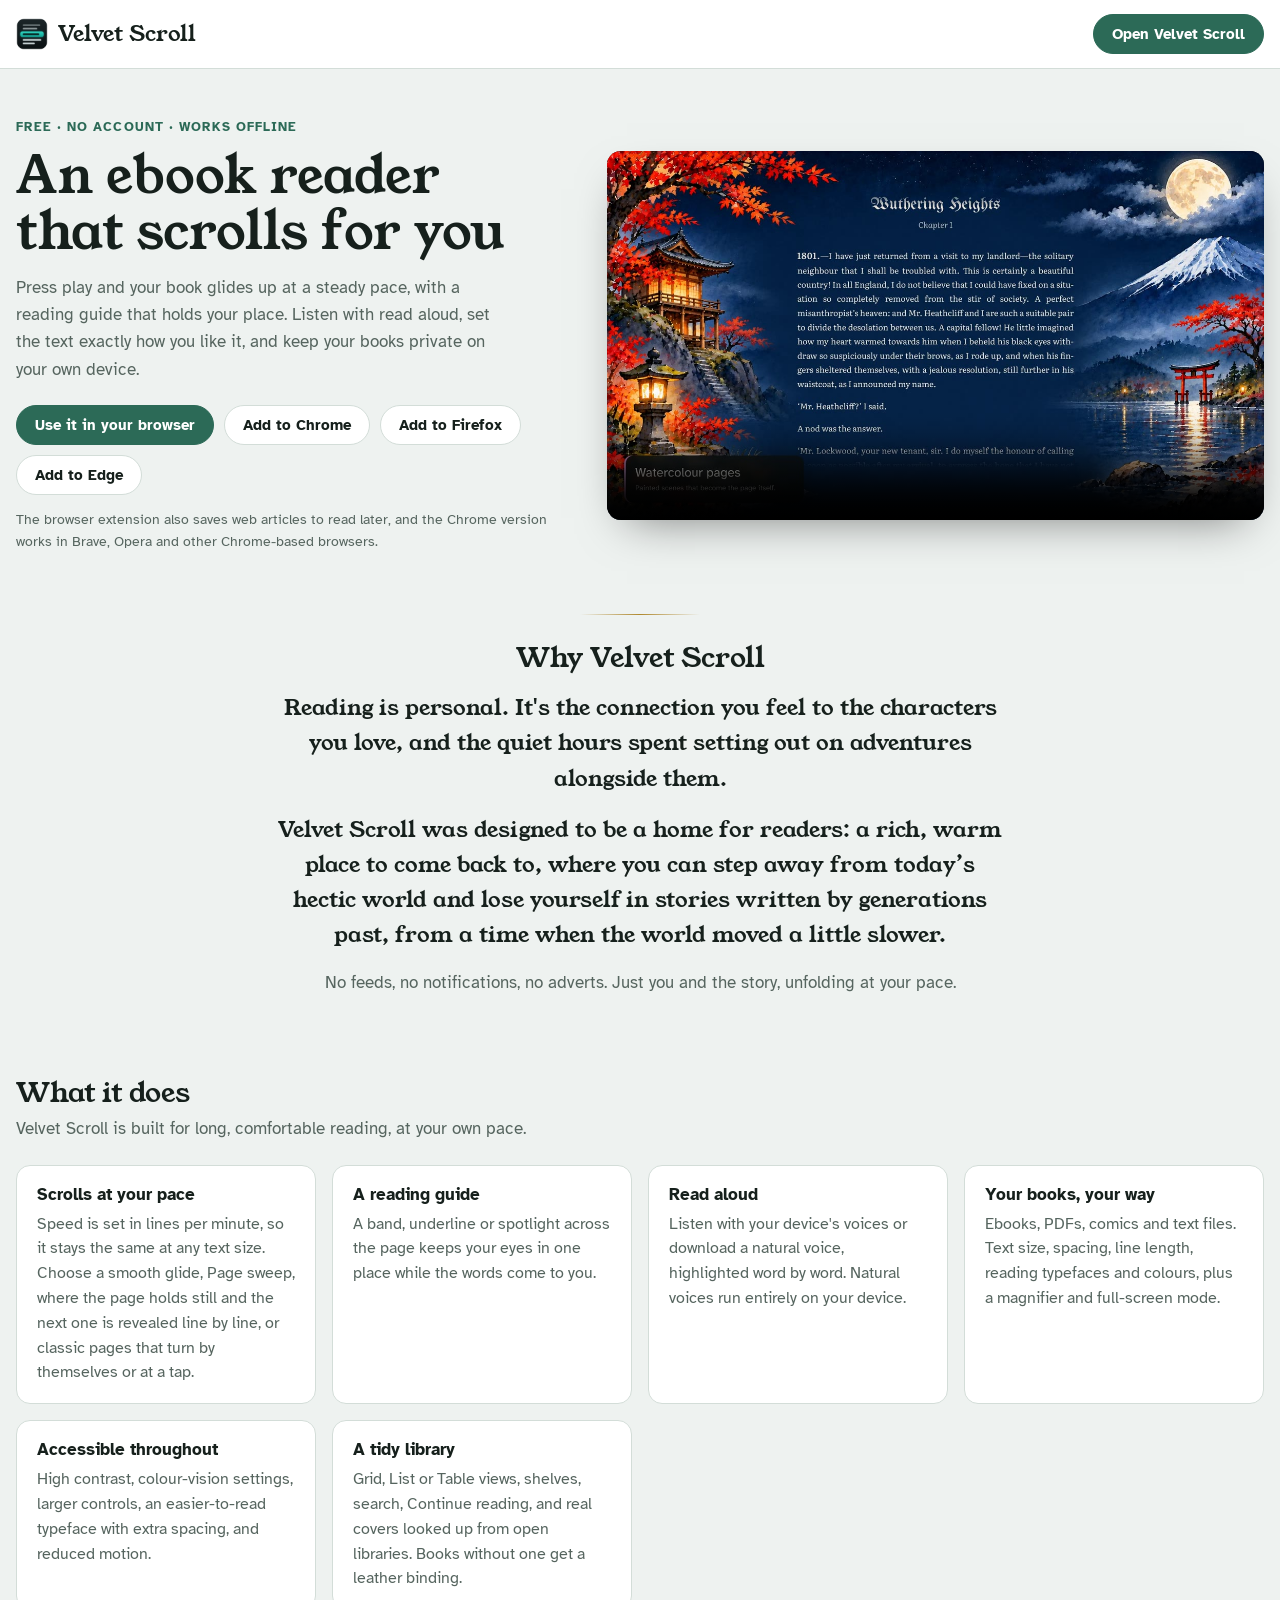
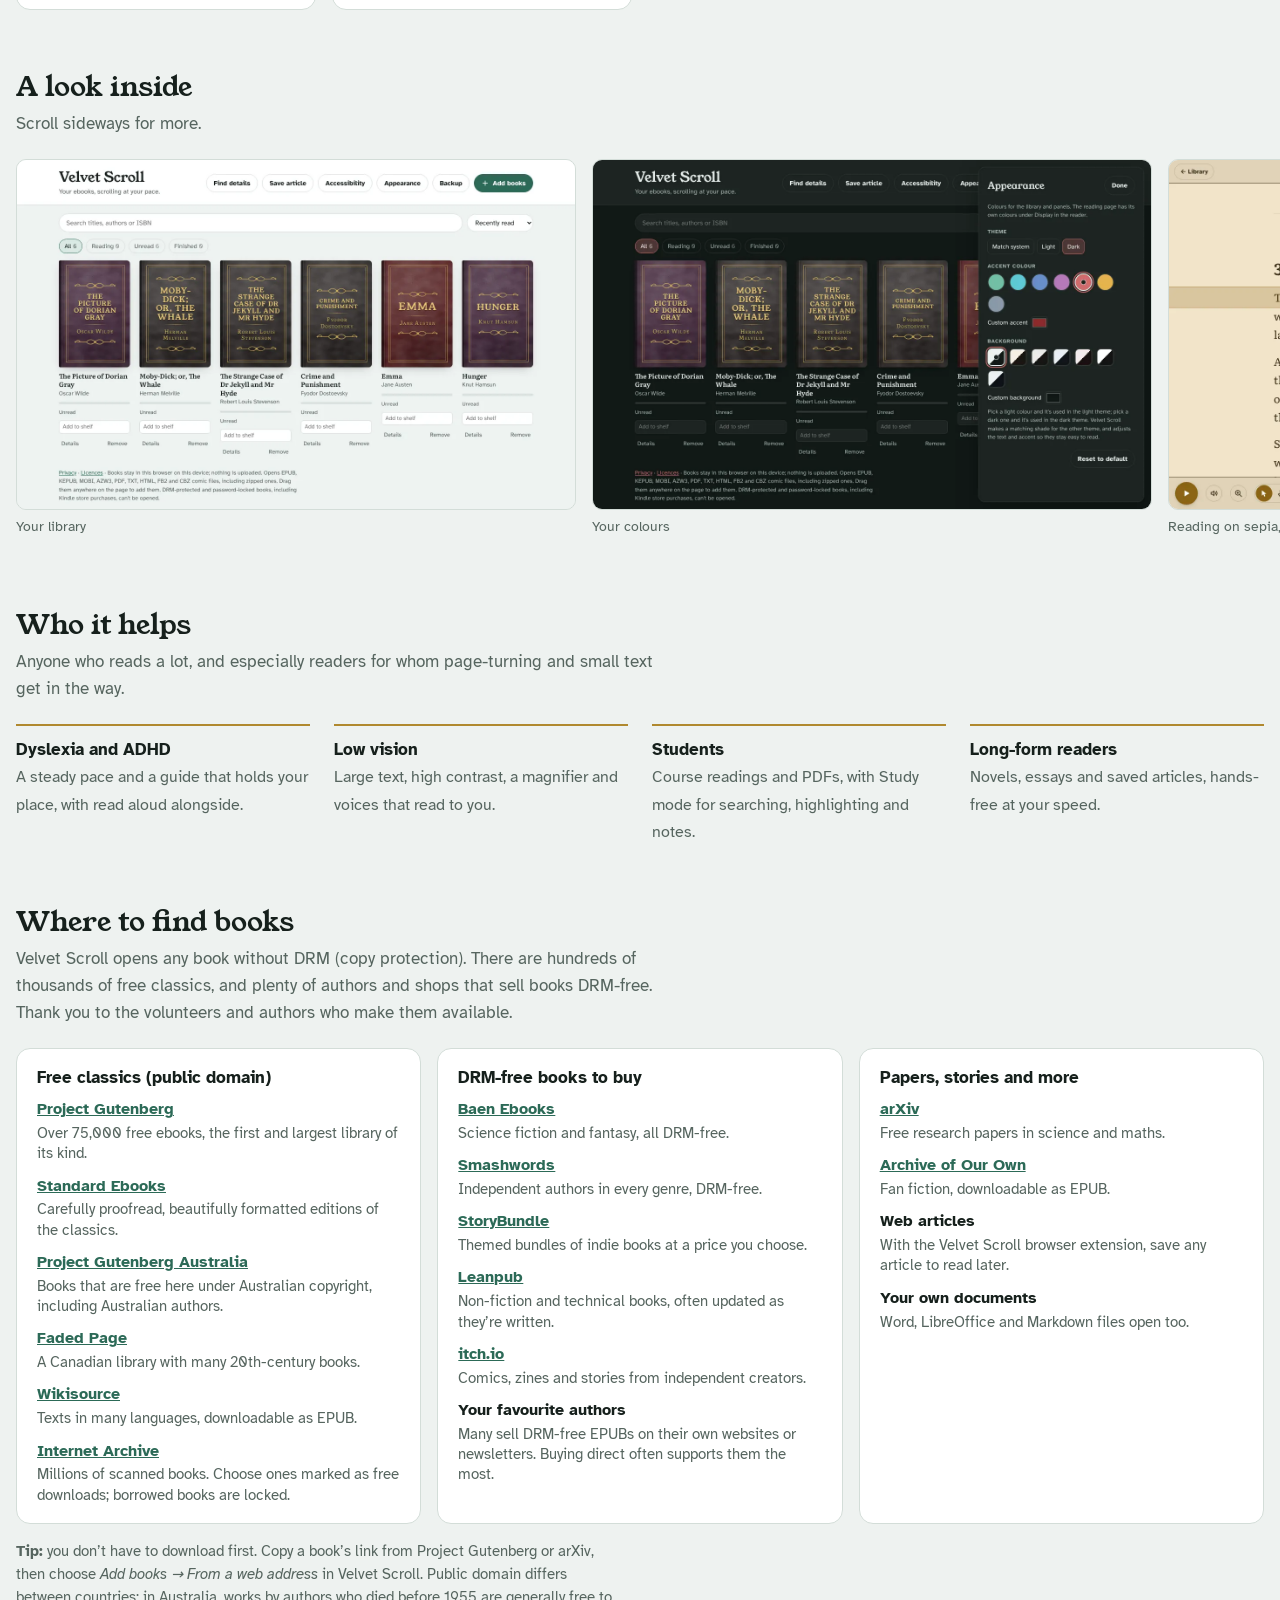
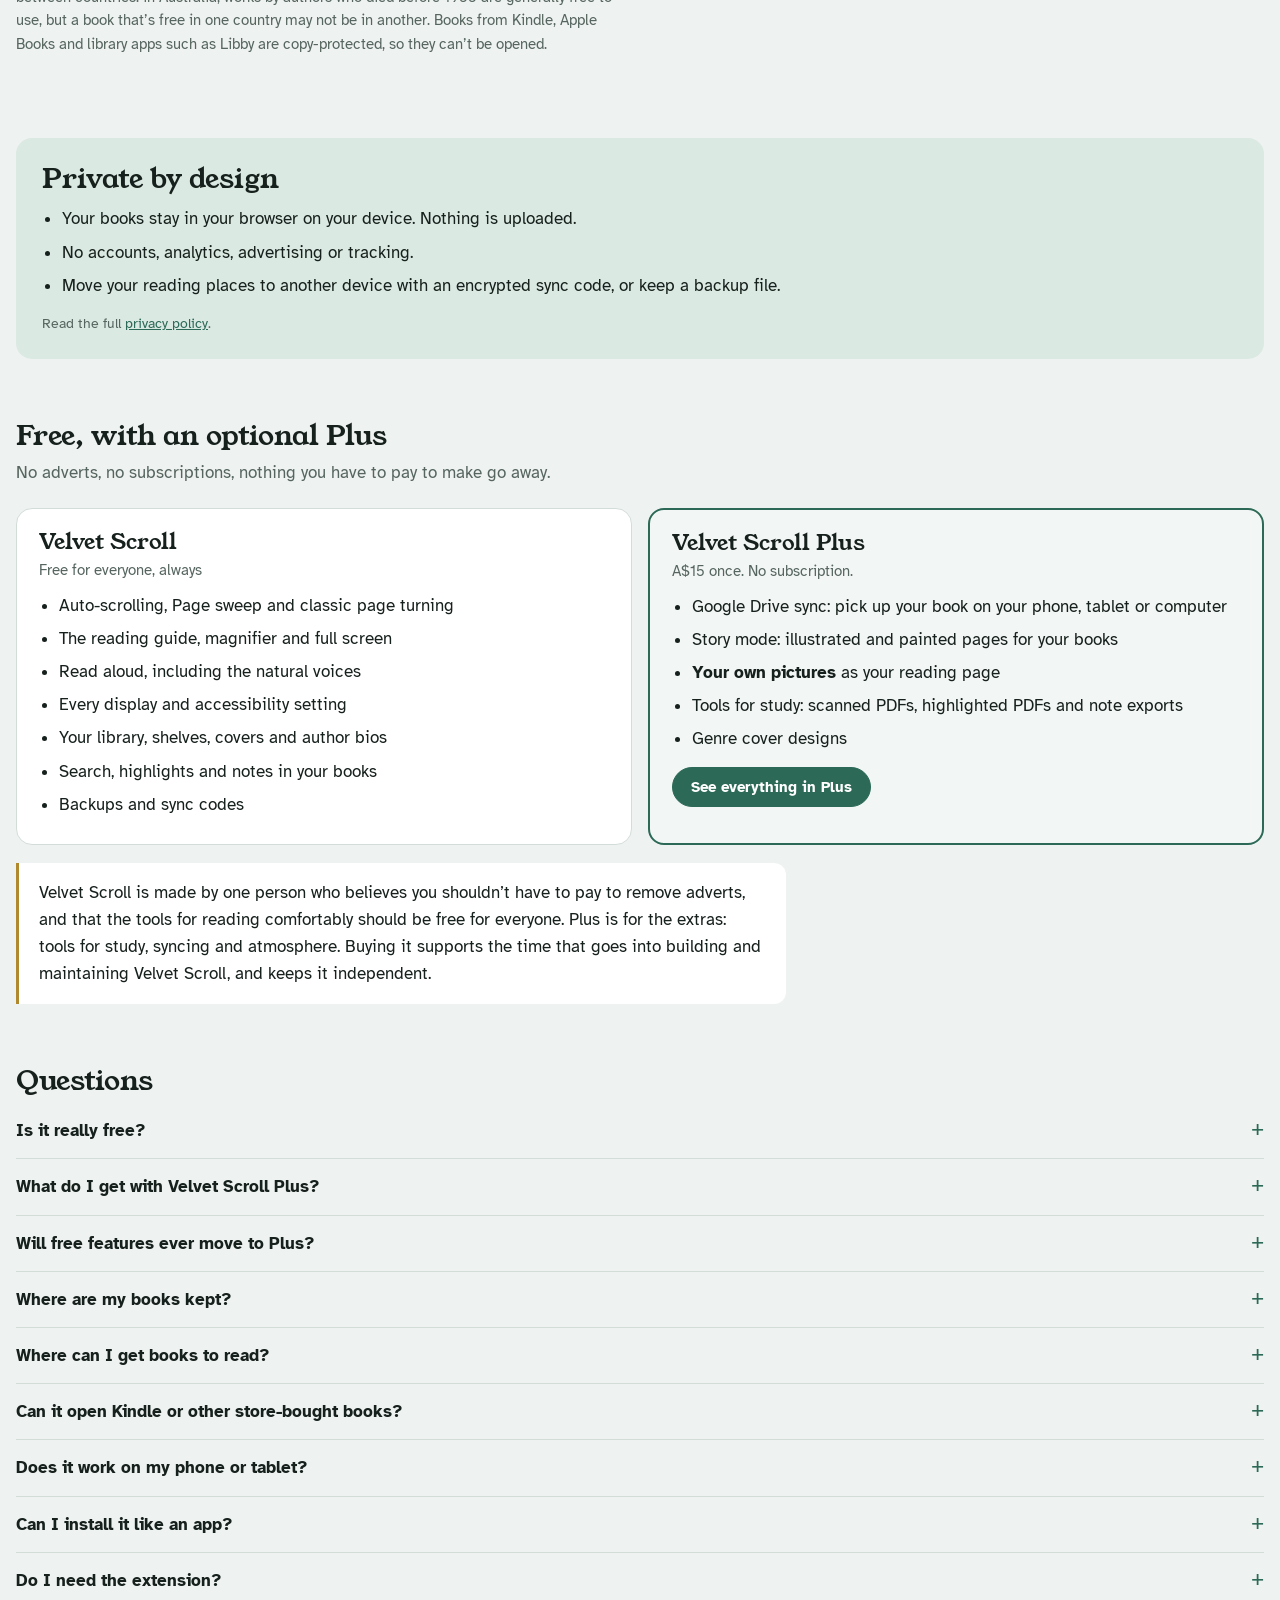
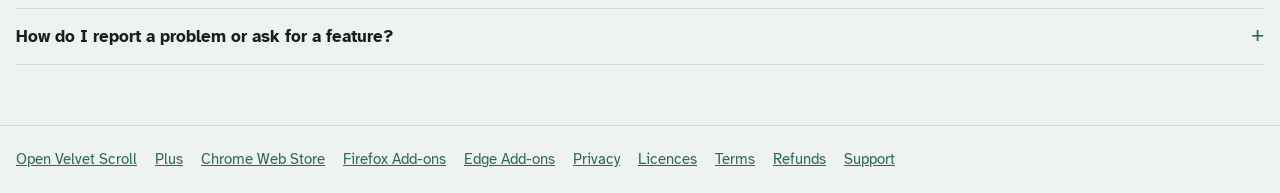
==== about.html @ 47dab54a "About and Plus pages: same width as the library (1320px), grids fill the row Co-Authored-By: Claude " ====
<!doctype html>
<html lang="en">
<head>
<meta charset="utf-8">
<meta name="viewport" content="width=device-width, initial-scale=1, viewport-fit=cover">
<title>About Velvet Scroll</title>
<meta name="description" content="Velvet Scroll is a free ebook reader that scrolls for you, with a reading guide, read aloud and accessible display settings. Your books stay private on your device.">
<link rel="canonical" href="https://velvetscroll.net/about.html">
<meta property="og:type" content="website">
<meta property="og:site_name" content="Velvet Scroll">
<meta property="og:title" content="Velvet Scroll: an ebook reader that scrolls for you">
<meta property="og:description" content="Free and private. Auto-scrolling with a reading guide, read aloud, and accessible display settings for your DRM-free ebooks, PDFs and comics.">
<meta property="og:url" content="https://velvetscroll.net/about.html">
<meta property="og:image" content="https://velvetscroll.net/media/og.jpg">
<meta name="twitter:card" content="summary_large_image">
<link rel="icon" href="icon.png">
<link rel="preconnect" href="https://fonts.googleapis.com">
<link rel="preconnect" href="https://fonts.gstatic.com" crossorigin>
<link rel="stylesheet" href="https://fonts.googleapis.com/css2?family=Atkinson+Hyperlegible:wght@400;700&family=Young+Serif&display=swap">
<style>
/* Layout: one readable column on the library's cloth-green ground; a wide band for the video and screenshots. */
:root{--bg:#eef2f0;--surface:#ffffff;--fg:#16201c;--muted:#56655f;--line:#d3ddd8;--accent:#2c6a57;--accent-fg:#ffffff;--accent-soft:#dbe9e3;--gold:#b0892f;
  --f-display:"Young Serif",Georgia,serif;--f-ui:"Atkinson Hyperlegible",system-ui,-apple-system,"Segoe UI",sans-serif;color-scheme:light}
@media (prefers-color-scheme: dark){:root:not([data-theme="light"]){--bg:#101715;--surface:#172220;--fg:#e4ece9;--muted:#93a59e;--line:#2a3833;--accent:#6dbea2;--accent-fg:#0b1a15;--accent-soft:#1e3a31;--gold:#d8b45a;color-scheme:dark}}
:root[data-theme="dark"]{--bg:#101715;--surface:#172220;--fg:#e4ece9;--muted:#93a59e;--line:#2a3833;--accent:#6dbea2;--accent-fg:#0b1a15;--accent-soft:#1e3a31;--gold:#d8b45a;color-scheme:dark}
*{box-sizing:border-box}
html{padding-top:env(safe-area-inset-top,0px);padding-bottom:env(safe-area-inset-bottom,0px)}
body{margin:0;background:var(--bg);color:var(--fg);font:17px/1.6 var(--f-ui)}
a{color:var(--accent)}
.wrap{max-width:1320px;margin:0 auto;padding-left:max(16px,env(safe-area-inset-left,0px));padding-right:max(16px,env(safe-area-inset-right,0px))}
header.top{border-bottom:1px solid var(--line);background:var(--surface)}
header.top .wrap{display:flex;align-items:center;justify-content:space-between;gap:12px;padding-block:14px}
.brand{display:flex;align-items:center;gap:10px;text-decoration:none;color:var(--fg);font:400 22px/1 var(--f-display)}
.brand img{width:32px;height:32px}
.btn{display:inline-flex;align-items:center;justify-content:center;gap:8px;border:1px solid var(--line);background:var(--surface);color:var(--fg);border-radius:999px;padding:10px 18px;font:700 15px/1.2 var(--f-ui);text-decoration:none;white-space:nowrap}
.btn:hover{border-color:var(--accent)}
.btn.primary{background:var(--accent);border-color:var(--accent);color:var(--accent-fg)}
.btn svg{width:18px;height:18px;flex:none}
.hero{display:grid;grid-template-columns:minmax(0,1fr) minmax(0,1.2fr);gap:28px 44px;align-items:center;padding-block:48px 40px}
.kicker{margin:0 0 10px;font-size:13px;font-weight:700;letter-spacing:.08em;text-transform:uppercase;color:var(--accent)}
h1{margin:0 0 14px;font:400 clamp(34px,5vw,52px)/1.08 var(--f-display);text-wrap:balance}
.lede{margin:0 0 22px;color:var(--muted);max-width:44ch}
.ctas{display:flex;flex-wrap:wrap;gap:10px}
.small{font-size:14px;color:var(--muted);margin:14px 0 0}
.video video{display:block;width:100%;aspect-ratio:16/9;border-radius:14px;background:#121a19;box-shadow:0 18px 44px -20px rgb(0 0 0 / .5)}
section{padding-block:30px}
h2{margin:0 0 6px;font:400 28px/1.2 var(--f-display);text-wrap:balance}
.sub{margin:0 0 22px;color:var(--muted);max-width:60ch}
.features{display:grid;grid-template-columns:repeat(auto-fit,minmax(250px,1fr));gap:16px}
.feature{background:var(--surface);border:1px solid var(--line);border-radius:14px;padding:18px 20px}
.feature h3{margin:0 0 6px;font:700 17px/1.3 var(--f-ui)}
.feature p{margin:0;color:var(--muted);font-size:15.5px}
.links{list-style:none;margin:8px 0 0;padding:0;display:flex;flex-direction:column;gap:10px}
.links li{display:flex;flex-direction:column;gap:1px}
.links a,.links strong{font-weight:700;font-size:15.5px}
.links span{color:var(--muted);font-size:14.5px;line-height:1.4}
.finds{grid-template-columns:repeat(auto-fit,minmax(290px,1fr))}
.sub.small{font-size:14.5px;margin-top:16px}
.shots{display:grid;grid-auto-flow:column;grid-auto-columns:min(78%,560px);gap:16px;overflow-x:auto;padding-bottom:10px;scroll-snap-type:x mandatory;scroll-padding-inline:18px}
.shots figure{margin:0;scroll-snap-align:start}
.shots img{display:block;width:100%;height:auto;border-radius:10px;border:1px solid var(--line)}
.shots figcaption{font-size:14px;color:var(--muted);margin-top:6px}
.who{display:grid;grid-template-columns:repeat(auto-fit,minmax(220px,1fr));gap:12px 24px;padding:0;margin:0;list-style:none}
.who li{border-top:2px solid var(--gold);padding-top:10px}
.who strong{display:block}
.who span{color:var(--muted);font-size:15.5px}
.private{background:var(--accent-soft);border-radius:16px;padding:24px 26px}
.private ul{margin:10px 0 0;padding-left:20px}
.private li{margin-bottom:6px}
.tiers{display:grid;grid-template-columns:repeat(2,minmax(0,1fr));gap:16px;margin-top:6px}
.tier{border:1px solid var(--line);border-radius:16px;padding:20px 22px;background:var(--surface)}
.tier.plus{border:2px solid var(--accent);background:color-mix(in srgb,var(--accent) 6%,var(--surface))}
.tier h3{margin:0 0 2px;font:400 22px/1.2 var(--f-display)}
.tier .price{margin:0 0 10px;color:var(--muted);font-size:15px}
.tier ul{margin:0;padding-left:20px}
.tier li{margin-bottom:6px}
.tier .soon{font-size:13px;color:var(--muted)}
.promise{margin:18px 0 0;padding:16px 20px;border-left:3px solid var(--gold);background:var(--surface);border-radius:0 12px 12px 0;color:var(--fg);max-width:70ch}
@media (max-width:720px){ .tiers{grid-template-columns:minmax(0,1fr)} }
details{border-bottom:1px solid var(--line);padding:14px 0}
summary{cursor:pointer;font-weight:700;list-style:none;display:flex;justify-content:space-between;gap:12px}
summary::-webkit-details-marker{display:none}
summary::after{content:"+";color:var(--accent);font-weight:400;font-size:22px;line-height:1}
details[open] summary::after{content:"–"}
details p{margin:8px 0 0;color:var(--muted);max-width:68ch}
.why{max-width:760px;margin:0 auto;text-align:center;padding-block:20px 34px}
.why h2{margin-bottom:16px}
.why p{margin:0 0 16px;font:400 clamp(19px,2.2vw,22px)/1.6 var(--f-display);color:var(--fg);text-wrap:pretty}
.why p.last{font:400 17px/1.6 var(--f-ui);color:var(--muted)}
.why .orn{display:block;width:120px;height:1px;margin:0 auto 26px;background:linear-gradient(90deg,transparent,var(--gold),transparent)}
/* Story mode: a band set apart from the page, text beside two phones, then a strip of wide screenshots */
.story{background:var(--surface);border-block:1px solid var(--line);padding-block:44px 34px;margin-block:20px}
.story-grid{display:grid;grid-template-columns:minmax(0,1.1fr) minmax(0,1fr);gap:28px 44px;align-items:center}
.story h2{font-size:clamp(28px,3.6vw,38px);margin-bottom:12px}
.story .lede{max-width:52ch}
.story-points{list-style:none;padding:0;margin:0 0 24px;display:grid;grid-template-columns:repeat(2,minmax(0,1fr));gap:14px 26px}
.story-points li{border-top:2px solid var(--gold);padding-top:10px}
.story-points strong{display:block}
.story-points span{color:var(--muted);font-size:15.5px}
.story .phones{margin:0}
.story .phones img{display:block;width:100%;max-width:520px;height:auto;margin-inline:auto}
.story .shots{margin-top:30px}
@media (max-width:820px){ .story-grid{grid-template-columns:minmax(0,1fr)} .story .phones{order:-1} .story .phones img{max-width:380px} }
@media (max-width:520px){ .story-points{grid-template-columns:minmax(0,1fr)} }
footer.foot{border-top:1px solid var(--line);margin-top:30px}
footer.foot .wrap{display:flex;flex-wrap:wrap;gap:8px 18px;padding-block:22px;font-size:14.5px;color:var(--muted)}
:focus-visible{outline:2px solid var(--accent);outline-offset:2px}
@media (max-width:820px){ .hero{grid-template-columns:minmax(0,1fr);padding-block:30px} .video{order:-1} }
@media (prefers-reduced-motion: reduce){ .shots{scroll-behavior:auto} }
</style>
<style>/* your library's accessibility settings (set by the script below) */
html.ax-large body{zoom:1.15}
html.ax-still *,html.ax-still *::before,html.ax-still *::after{animation:none!important;transition:none!important;scroll-behavior:auto!important}
html.ax-hc a{text-decoration:underline;text-decoration-thickness:2px}
html.ax-hc .btn,html.ax-hc .feature,html.ax-hc details,html.ax-hc input,html.ax-hc select{border-width:2px!important;border-color:var(--fg)!important}
html.ax-hc :focus-visible{outline:3px solid var(--accent)!important;outline-offset:2px}
</style>
<script>/* wear the library's colours and accessibility settings: saved by the library on this site, or passed along by the extension */
(function(){try{var q=new URLSearchParams(location.search).get('vs'),t=JSON.parse(q||localStorage.getItem('vsSite')||'null');if(!t)return;
var r=document.documentElement,set=function(p){for(var k in p)r.style.setProperty(k,p[k]);};
if(t.fixed)set(t.fixed);else if(t.light&&t.dark){var mq=matchMedia('(prefers-color-scheme: dark)'),f=function(){set(mq.matches?t.dark:t.light);};f();mq.addEventListener('change',f);}
(t.cls||[]).forEach(function(c){r.classList.add(c);});}catch(e){}})();</script>
<!-- Cloudflare Web Analytics: counts visits without cookies; the website only, never the extensions -->
<script type='module' src='https://static.cloudflareinsights.com/beacon.min.js' data-cf-beacon='{"token": "c1d290f229f04dec889cd976f282d1b8"}'></script>
</head>
<body>
<header class="top"><div class="wrap">
  <a class="brand" href="./"><img src="icon.png" alt="">Velvet Scroll</a>
  <a class="btn primary" href="./">Open Velvet Scroll</a>
</div></header>

<main>
<div class="wrap hero">
  <div>
    <p class="kicker">Free · No account · Works offline</p>
    <h1>An ebook reader that scrolls for you</h1>
    <p class="lede">Press play and your book glides up at a steady pace, with a reading guide that holds your place. Listen with read aloud, set the text exactly how you like it, and keep your books private on your own device.</p>
    <div class="ctas">
      <a class="btn primary" href="./">Use it in your browser</a>
      <a class="btn" href="https://chromewebstore.google.com/detail/lcddfbbfeahgjlilbmclahmfgolpoknf" target="_blank" rel="noopener">Add to Chrome</a>
      <a class="btn" href="https://addons.mozilla.org/firefox/addon/velvet-scroll/" target="_blank" rel="noopener">Add to Firefox</a>
      <a class="btn" href="https://microsoftedge.microsoft.com/addons/detail/abkbeknhfpdjhdimaebgabkcmdinojmg" target="_blank" rel="noopener">Add to Edge</a>
    </div>
    <p class="small">The browser extension also saves web articles to read later, and the Chrome version works in Brave, Opera and other Chrome-based browsers.</p>
  </div>
  <div class="video"><video src="media/promo-plus.mp4" poster="media/promo-plus-poster.jpg" controls preload="metadata" playsinline aria-label="A one-minute tour of Velvet Scroll and Velvet Scroll Plus"></video></div>
</div>

<section class="wrap why" aria-labelledby="yH">
  <span class="orn" aria-hidden="true"></span>
  <h2 id="yH">Why Velvet Scroll</h2>
  <p>Reading is personal. It's the connection you feel to the characters you love, and the quiet hours spent setting out on adventures alongside them.</p>
  <p>Velvet Scroll was designed to be a home for readers: a rich, warm place to come back to, where you can step away from today’s hectic world and lose yourself in stories written by generations past, from a time when the world moved a little slower.</p>
  <p class="last">No feeds, no notifications, no adverts. Just you and the story, unfolding at your pace.</p>
</section>

<section class="wrap" aria-labelledby="fH">
  <h2 id="fH">What it does</h2>
  <p class="sub">Velvet Scroll is built for long, comfortable reading, at your own pace.</p>
  <div class="features">
    <div class="feature"><h3>Scrolls at your pace</h3><p>Speed is set in lines per minute, so it stays the same at any text size. Choose a smooth glide, Page sweep, where the page holds still and the next one is revealed line by line, or classic pages that turn by themselves or at a tap.</p></div>
    <div class="feature"><h3>A reading guide</h3><p>A band, underline or spotlight across the page keeps your eyes in one place while the words come to you.</p></div>
    <div class="feature"><h3>Read aloud</h3><p>Listen with your device's voices or download a natural voice, highlighted word by word. Natural voices run entirely on your device.</p></div>
    <div class="feature"><h3>Your books, your way</h3><p>Ebooks, PDFs, comics and text files. Text size, spacing, line length, reading typefaces and colours, plus a magnifier and full-screen mode.</p></div>
    <div class="feature"><h3>Accessible throughout</h3><p>High contrast, colour-vision settings, larger controls, an easier-to-read typeface with extra spacing, and reduced motion.</p></div>
    <div class="feature"><h3>A tidy library</h3><p>Grid, List or Table views, shelves, search, Continue reading, and real covers looked up from open libraries. Books without one get a leather binding.</p></div>
  </div>
</section>

<section aria-labelledby="sH">
  <div class="wrap"><h2 id="sH">A look inside</h2><p class="sub">Scroll sideways for more.</p></div>
  <div class="wrap shots" tabindex="0" aria-label="Screenshots">
    <figure><img src="media/shot-library.webp" width="1280" height="800" alt="The library, with book covers on shelves" loading="lazy"><figcaption>Your library</figcaption></figure>
    <figure><img src="media/shot-appearance.webp" width="1280" height="800" alt="Appearance settings with accent and background colours" loading="lazy"><figcaption>Your colours</figcaption></figure>
    <figure><img src="media/shot-reader.webp" width="1280" height="800" alt="A book in the reader on a sepia page with the reading guide" loading="lazy"><figcaption>Reading on sepia, with the reading guide</figcaption></figure>
    <figure><img src="media/shot-spotlight.webp" width="1280" height="800" alt="Night reading with a spotlight guide" loading="lazy"><figcaption>Night reading with the spotlight</figcaption></figure>
    <figure><img src="media/shot-page-sweep.webp" width="1280" height="800" alt="Page sweep, where the next page is revealed line by line" loading="lazy"><figcaption>Page sweep</figcaption></figure>
    <figure><img src="media/shot-high-contrast.webp" width="1280" height="800" alt="The library in high contrast" loading="lazy"><figcaption>High contrast</figcaption></figure>
  </div>
</section>

<section class="wrap" aria-labelledby="wH">
  <h2 id="wH">Who it helps</h2>
  <p class="sub">Anyone who reads a lot, and especially readers for whom page-turning and small text get in the way.</p>
  <ul class="who">
    <li><strong>Dyslexia and ADHD</strong><span>A steady pace and a guide that holds your place, with read aloud alongside.</span></li>
    <li><strong>Low vision</strong><span>Large text, high contrast, a magnifier and voices that read to you.</span></li>
    <li><strong>Students</strong><span>Course readings and PDFs, with Study mode for searching, highlighting and notes.</span></li>
    <li><strong>Long-form readers</strong><span>Novels, essays and saved articles, hands-free at your speed.</span></li>
  </ul>
</section>

<section class="wrap" id="find-books" aria-labelledby="bH">
  <h2 id="bH">Where to find books</h2>
  <p class="sub">Velvet Scroll opens any book without DRM (copy protection). There are hundreds of thousands of free classics, and plenty of authors and shops that sell books DRM-free. Thank you to the volunteers and authors who make them available.</p>
  <div class="features finds">
    <div class="feature"><h3>Free classics (public domain)</h3>
      <ul class="links">
        <li><a href="https://www.gutenberg.org/" target="_blank" rel="noopener">Project Gutenberg</a><span>Over 75,000 free ebooks, the first and largest library of its kind.</span></li>
        <li><a href="https://standardebooks.org/" target="_blank" rel="noopener">Standard Ebooks</a><span>Carefully proofread, beautifully formatted editions of the classics.</span></li>
        <li><a href="https://gutenberg.net.au/" target="_blank" rel="noopener">Project Gutenberg Australia</a><span>Books that are free here under Australian copyright, including Australian authors.</span></li>
        <li><a href="https://www.fadedpage.com/" target="_blank" rel="noopener">Faded Page</a><span>A Canadian library with many 20th-century books.</span></li>
        <li><a href="https://wikisource.org/" target="_blank" rel="noopener">Wikisource</a><span>Texts in many languages, downloadable as EPUB.</span></li>
        <li><a href="https://archive.org/details/texts" target="_blank" rel="noopener">Internet Archive</a><span>Millions of scanned books. Choose ones marked as free downloads; borrowed books are locked.</span></li>
      </ul></div>
    <div class="feature"><h3>DRM-free books to buy</h3>
      <ul class="links">
        <li><a href="https://www.baen.com/" target="_blank" rel="noopener">Baen Ebooks</a><span>Science fiction and fantasy, all DRM-free.</span></li>
        <li><a href="https://www.smashwords.com/" target="_blank" rel="noopener">Smashwords</a><span>Independent authors in every genre, DRM-free.</span></li>
        <li><a href="https://www.storybundle.com/" target="_blank" rel="noopener">StoryBundle</a><span>Themed bundles of indie books at a price you choose.</span></li>
        <li><a href="https://leanpub.com/" target="_blank" rel="noopener">Leanpub</a><span>Non-fiction and technical books, often updated as they’re written.</span></li>
        <li><a href="https://itch.io/books" target="_blank" rel="noopener">itch.io</a><span>Comics, zines and stories from independent creators.</span></li>
        <li><strong>Your favourite authors</strong><span>Many sell DRM-free EPUBs on their own websites or newsletters. Buying direct often supports them the most.</span></li>
      </ul></div>
    <div class="feature"><h3>Papers, stories and more</h3>
      <ul class="links">
        <li><a href="https://arxiv.org/" target="_blank" rel="noopener">arXiv</a><span>Free research papers in science and maths.</span></li>
        <li><a href="https://archiveofourown.org/" target="_blank" rel="noopener">Archive of Our Own</a><span>Fan fiction, downloadable as EPUB.</span></li>
        <li><strong>Web articles</strong><span>With the Velvet Scroll browser extension, save any article to read later.</span></li>
        <li><strong>Your own documents</strong><span>Word, LibreOffice and Markdown files open too.</span></li>
      </ul></div>
  </div>
  <p class="sub small"><strong>Tip:</strong> you don’t have to download first. Copy a book’s link from Project Gutenberg or arXiv, then choose <em>Add books → From a web address</em> in Velvet Scroll. Public domain differs between countries: in Australia, works by authors who died before 1955 are generally free to use, but a book that’s free in one country may not be in another. Books from Kindle, Apple Books and library apps such as Libby are copy-protected, so they can’t be opened.</p>
</section>

<section class="wrap" aria-labelledby="pH">
  <div class="private">
    <h2 id="pH">Private by design</h2>
    <ul>
      <li>Your books stay in your browser on your device. Nothing is uploaded.</li>
      <li>No accounts, analytics, advertising or tracking.</li>
      <li>Move your reading places to another device with an encrypted sync code, or keep a backup file.</li>
    </ul>
    <p class="small">Read the full <a href="privacy.html">privacy policy</a>.</p>
  </div>
</section>

<section class="wrap" id="plus" aria-labelledby="tH">
  <h2 id="tH">Free, with an optional Plus</h2>
  <p class="sub">No adverts, no subscriptions, nothing you have to pay to make go away.</p>
  <div class="tiers">
    <div class="tier">
      <h3>Velvet Scroll</h3><p class="price">Free for everyone, always</p>
      <ul>
        <li>Auto-scrolling, Page sweep and classic page turning</li>
        <li>The reading guide, magnifier and full screen</li>
        <li>Read aloud, including the natural voices</li>
        <li>Every display and accessibility setting</li>
        <li>Your library, shelves, covers and author bios</li>
        <li>Search, highlights and notes in your books</li>
        <li>Backups and sync codes</li>
      </ul>
    </div>
    <div class="tier plus">
      <h3>Velvet Scroll Plus</h3><p class="price">A$15 once. No subscription.</p>
      <ul>
        <li>Google Drive sync: pick up your book on your phone, tablet or computer</li>
        <li>Story mode: illustrated and painted pages for your books</li>
        <li><strong>Your own pictures</strong> as your reading page</li>
        <li>Tools for study: scanned PDFs, highlighted PDFs and note exports</li>
        <li>Genre cover designs</li>
      </ul>
      <p style="margin:14px 0 0"><a class="btn primary" href="plus.html">See everything in Plus</a></p>
    </div>
  </div>
  <p class="promise">Velvet Scroll is made by one person who believes you shouldn’t have to pay to remove adverts, and that the tools for reading comfortably should be free for everyone. Plus is for the extras: tools for study, syncing and atmosphere. Buying it supports the time that goes into building and maintaining Velvet Scroll, and keeps it independent.</p>
</section>

<section class="wrap" aria-labelledby="qH">
  <h2 id="qH">Questions</h2>
  <details><summary>Is it really free?</summary><p>Yes. Reading, read aloud, the reading guide and every accessibility setting are free, with no adverts and no account. Velvet Scroll Plus is an optional one-time purchase for extra tools, and if you'd like to help, you can also contribute through the link at the bottom of the library.</p></details>
  <details><summary>What do I get with Velvet Scroll Plus?</summary><p>Google Drive sync between your devices, text recognition for scanned PDFs, PDFs saved with your highlights, exporting your notes, genre cover designs for books without a cover, and soon Story mode's illustrated themes. It's a single payment rather than a subscription, and one licence key works on the website and in all the browser extensions.</p></details>
  <details><summary>Will free features ever move to Plus?</summary><p>No. Features that are free stay free. Plus only adds new things on top.</p></details>
  <details><summary>Where are my books kept?</summary><p>In your own browser's storage, on your own device. They aren't sent to Velvet Scroll or anyone else. Use Backup to keep a copy or move your library to another computer.</p></details>
  <details><summary>Where can I get books to read?</summary><p>Free classics from Project Gutenberg, Standard Ebooks and other public-domain libraries, and DRM-free books from independent shops and authors. See <a href="#find-books">Where to find books</a> above.</p></details>
  <details><summary>Can it open Kindle or other store-bought books?</summary><p>Only books without DRM. Velvet Scroll doesn't remove copy protection, so books bought from stores that use it, including the Kindle store, can't be opened. Free books from Project Gutenberg, Standard Ebooks and many small publishers work well.</p></details>
  <details><summary>Does it work on my phone or tablet?</summary><p>Yes. Open velvetscroll.net in your phone's browser. On Android, the Firefox extension works too.</p></details>
  <details><summary>Can I install it like an app?</summary><p>Yes. In Chrome or Edge on a computer, choose <em>Install app</em> at the top of the library, or the install icon in the address bar. On Android, open the browser menu and choose <em>Install app</em> or <em>Add to Home screen</em>. On an iPhone or iPad, tap Safari's Share button and choose <em>Add to Home Screen</em>. Once installed, Velvet Scroll opens in its own window and works offline. On a computer, the installed app can also open book files straight from your folders. On iPhone and iPad, the Home Screen app keeps its own library, separate from Safari's, so add your books there or restore a backup.</p></details>
  <details><summary>Do I need the extension?</summary><p>No. The website does everything for your books. The extension adds saving web articles to read later, and looking up book details and covers online.</p></details>
  <details><summary>How do I report a problem or ask for a feature?</summary><p>Open an issue on the <a href="https://github.com/brobborb/velvet-scroll/issues" target="_blank" rel="noopener">project page</a>.</p></details>
</section>
</main>

<footer class="foot"><div class="wrap">
  <a href="./">Open Velvet Scroll</a>
  <a href="plus.html">Plus</a>
  <a href="https://chromewebstore.google.com/detail/lcddfbbfeahgjlilbmclahmfgolpoknf" target="_blank" rel="noopener">Chrome Web Store</a>
  <a href="https://addons.mozilla.org/firefox/addon/velvet-scroll/" target="_blank" rel="noopener">Firefox Add-ons</a>
  <a href="https://microsoftedge.microsoft.com/addons/detail/abkbeknhfpdjhdimaebgabkcmdinojmg" target="_blank" rel="noopener">Edge Add-ons</a>
  <a href="privacy.html">Privacy</a>
  <a href="licences.html">Licences</a>
  <a href="terms.html">Terms</a>
  <a href="refunds.html">Refunds</a>
  <a href="https://github.com/brobborb/velvet-scroll/issues" target="_blank" rel="noopener">Support</a>
</div></footer>
</body>
</html>
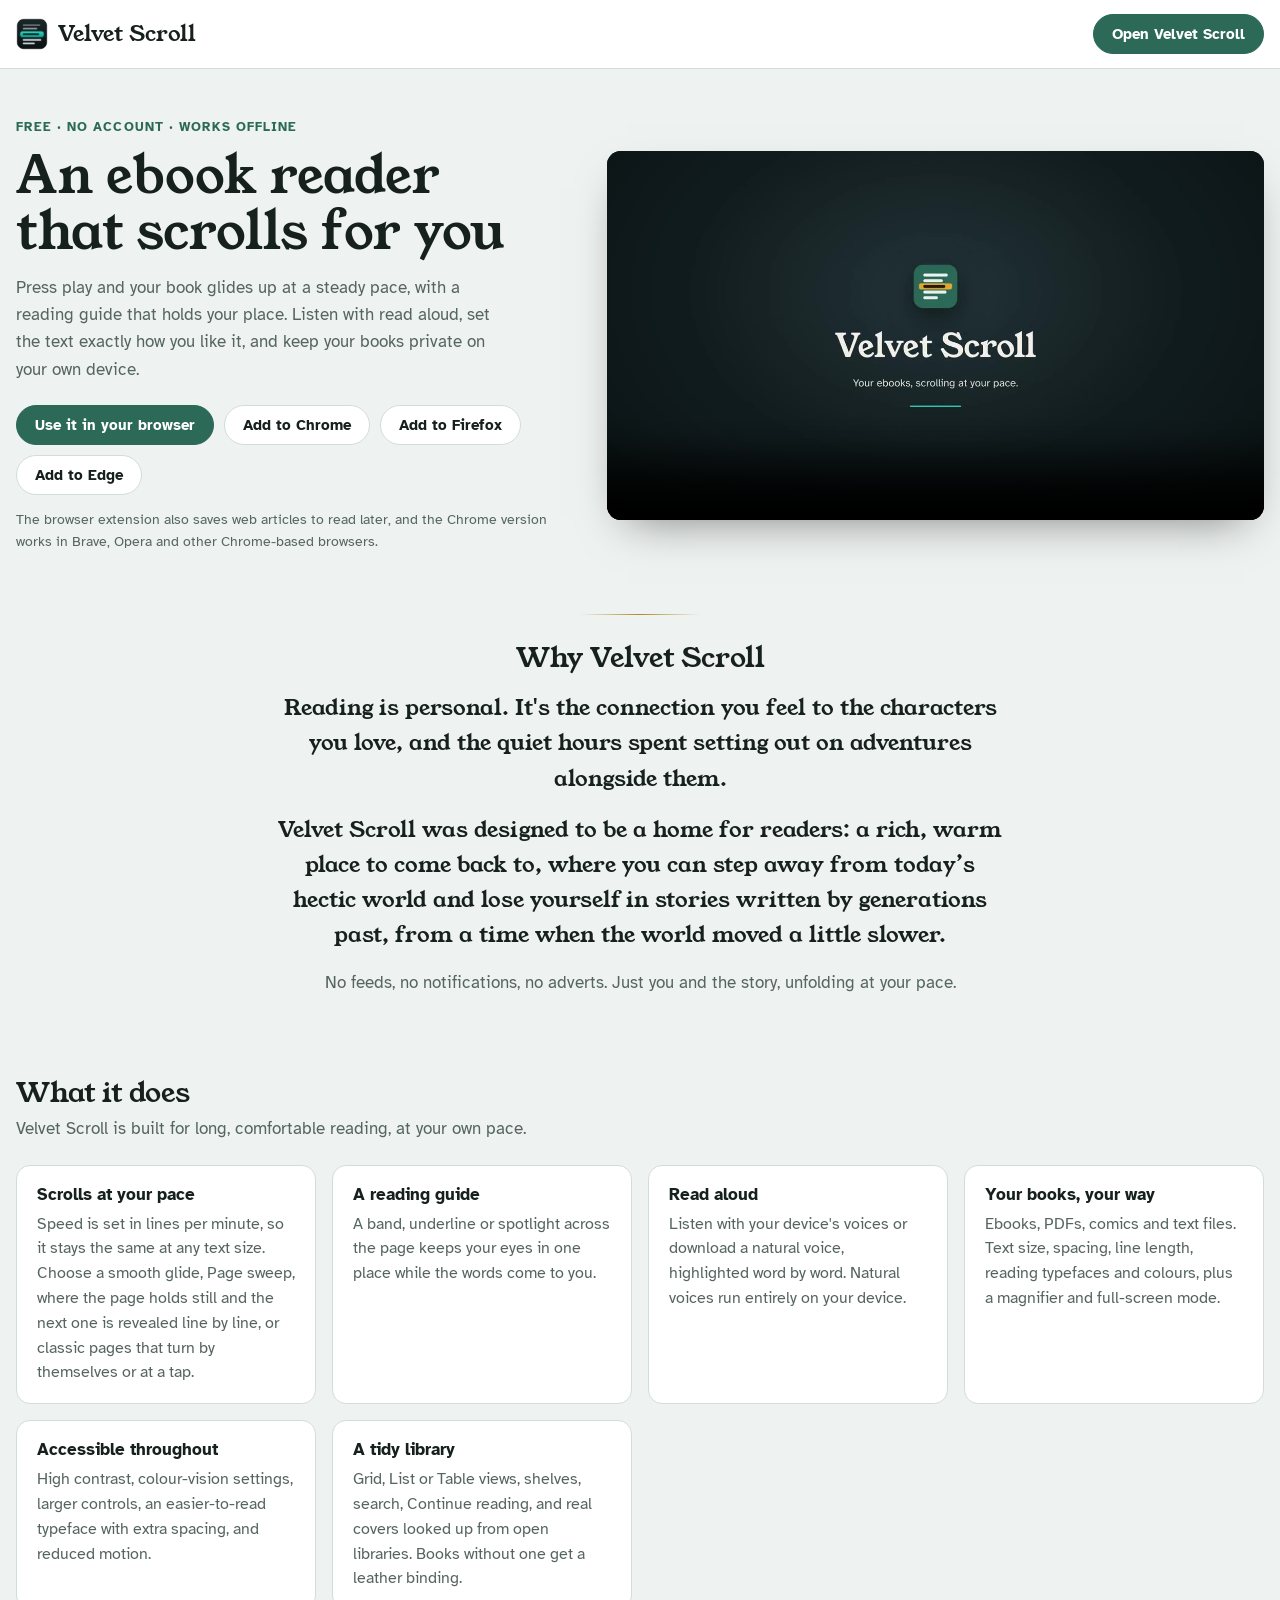
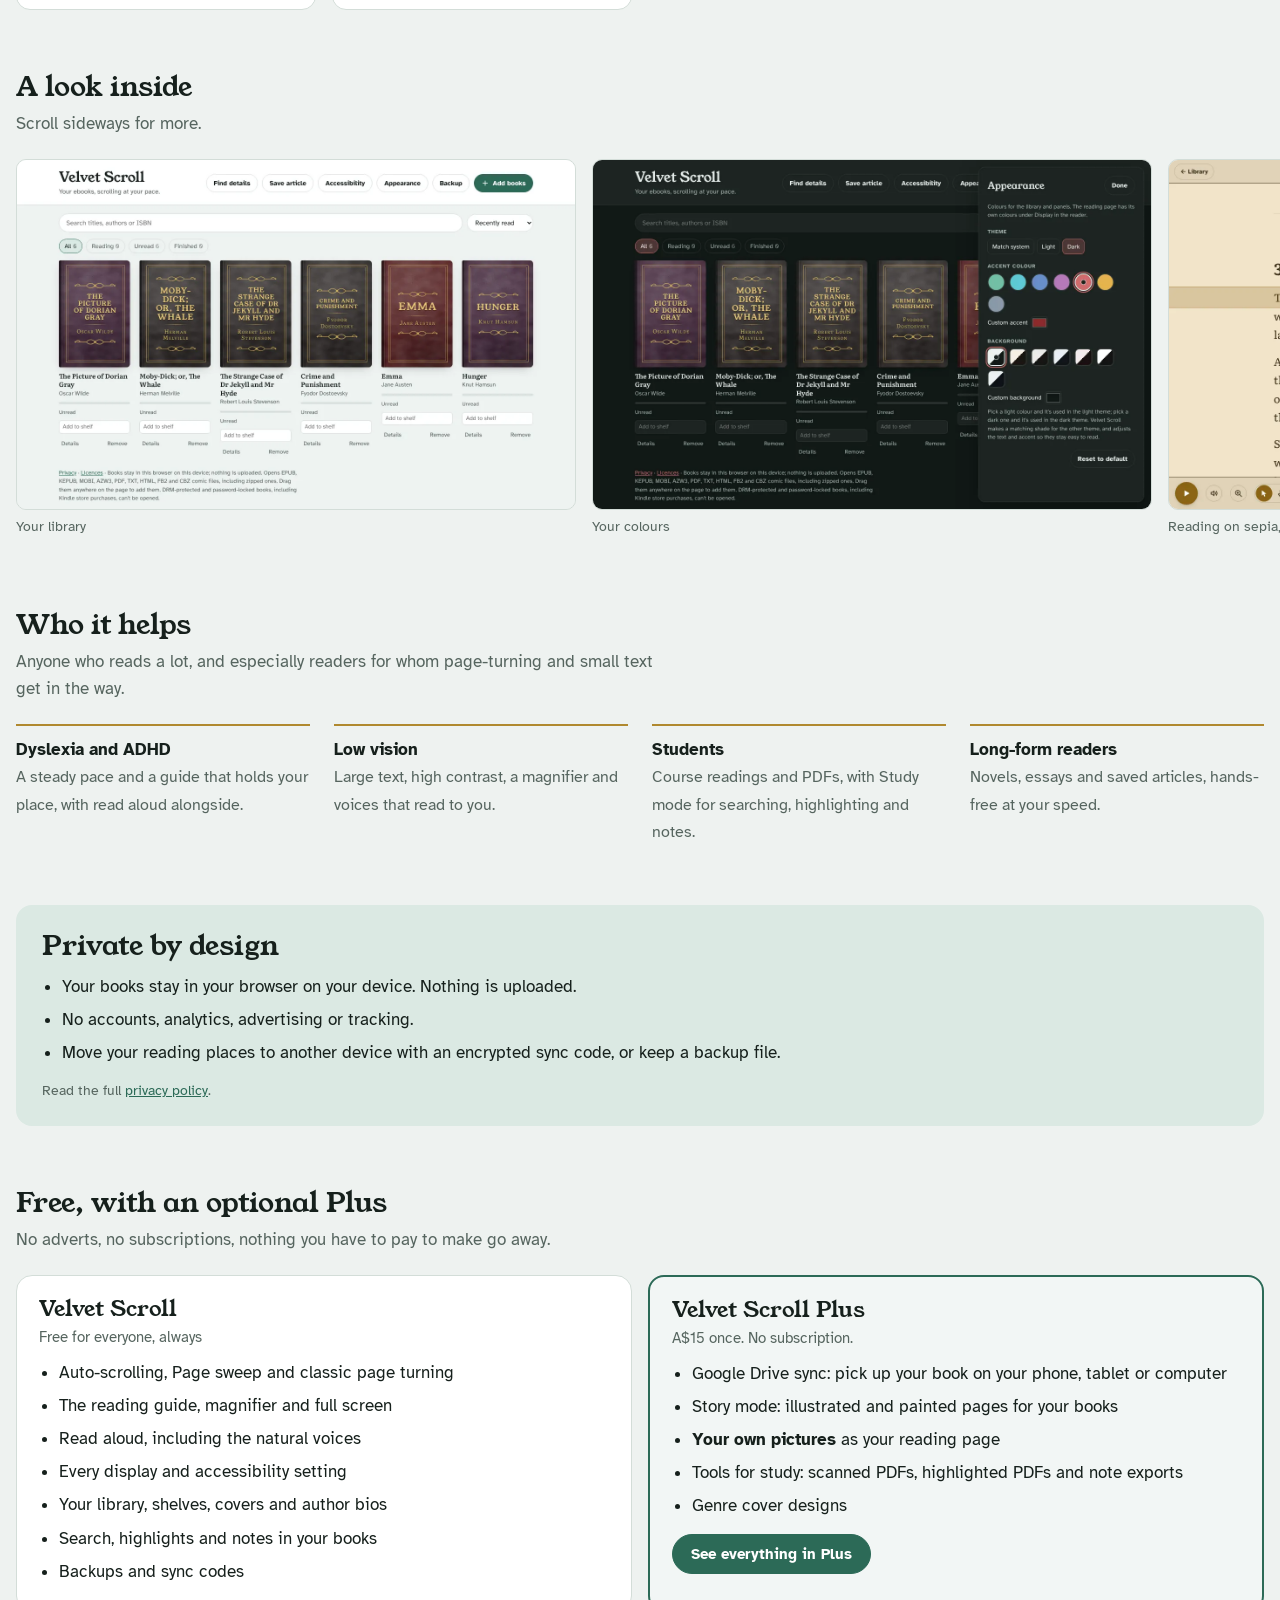
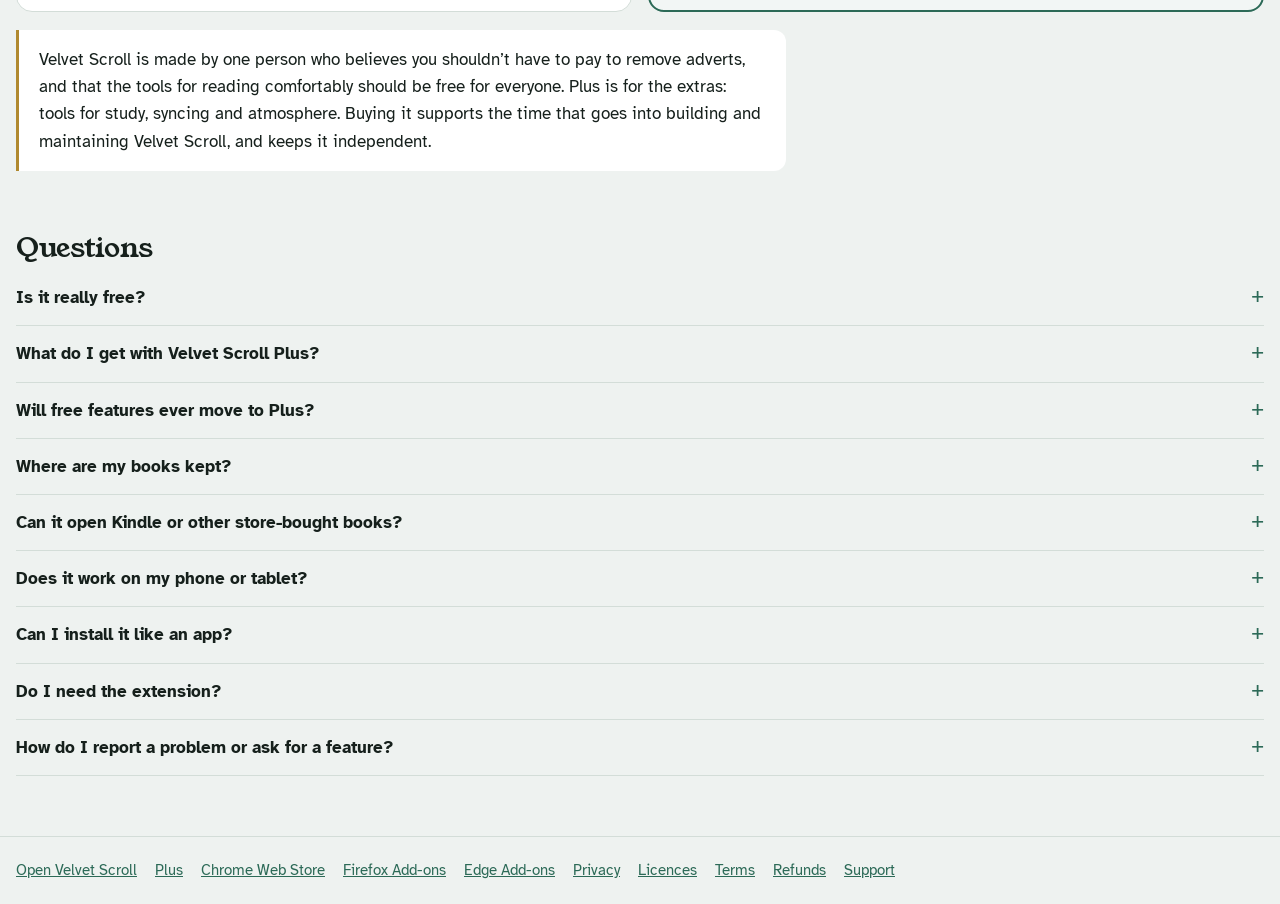
==== commit a697f294: "Cosmetic: floppy disk Backup icon; phone header on one row; library, About and Plus pages the same w" ====
--- a/about.html
+++ b/about.html
@@ -50,12 +50,6 @@
 .feature{background:var(--surface);border:1px solid var(--line);border-radius:14px;padding:18px 20px}
 .feature h3{margin:0 0 6px;font:700 17px/1.3 var(--f-ui)}
 .feature p{margin:0;color:var(--muted);font-size:15.5px}
-.links{list-style:none;margin:8px 0 0;padding:0;display:flex;flex-direction:column;gap:10px}
-.links li{display:flex;flex-direction:column;gap:1px}
-.links a,.links strong{font-weight:700;font-size:15.5px}
-.links span{color:var(--muted);font-size:14.5px;line-height:1.4}
-.finds{grid-template-columns:repeat(auto-fit,minmax(290px,1fr))}
-.sub.small{font-size:14.5px;margin-top:16px}
 .shots{display:grid;grid-auto-flow:column;grid-auto-columns:min(78%,560px);gap:16px;overflow-x:auto;padding-bottom:10px;scroll-snap-type:x mandatory;scroll-padding-inline:18px}
 .shots figure{margin:0;scroll-snap-align:start}
 .shots img{display:block;width:100%;height:auto;border-radius:10px;border:1px solid var(--line)}
@@ -143,7 +137,7 @@
     </div>
     <p class="small">The browser extension also saves web articles to read later, and the Chrome version works in Brave, Opera and other Chrome-based browsers.</p>
   </div>
-  <div class="video"><video src="media/promo-plus.mp4" poster="media/promo-plus-poster.jpg" controls preload="metadata" playsinline aria-label="A one-minute tour of Velvet Scroll and Velvet Scroll Plus"></video></div>
+  <div class="video"><video src="media/promo.mp4" poster="media/promo-poster.jpg" controls preload="metadata" playsinline aria-label="A one-minute tour of Velvet Scroll"></video></div>
 </div>
 
 <section class="wrap why" aria-labelledby="yH">
@@ -188,39 +182,6 @@
     <li><strong>Students</strong><span>Course readings and PDFs, with Study mode for searching, highlighting and notes.</span></li>
     <li><strong>Long-form readers</strong><span>Novels, essays and saved articles, hands-free at your speed.</span></li>
   </ul>
-</section>
-
-<section class="wrap" id="find-books" aria-labelledby="bH">
-  <h2 id="bH">Where to find books</h2>
-  <p class="sub">Velvet Scroll opens any book without DRM (copy protection). There are hundreds of thousands of free classics, and plenty of authors and shops that sell books DRM-free. Thank you to the volunteers and authors who make them available.</p>
-  <div class="features finds">
-    <div class="feature"><h3>Free classics (public domain)</h3>
-      <ul class="links">
-        <li><a href="https://www.gutenberg.org/" target="_blank" rel="noopener">Project Gutenberg</a><span>Over 75,000 free ebooks, the first and largest library of its kind.</span></li>
-        <li><a href="https://standardebooks.org/" target="_blank" rel="noopener">Standard Ebooks</a><span>Carefully proofread, beautifully formatted editions of the classics.</span></li>
-        <li><a href="https://gutenberg.net.au/" target="_blank" rel="noopener">Project Gutenberg Australia</a><span>Books that are free here under Australian copyright, including Australian authors.</span></li>
-        <li><a href="https://www.fadedpage.com/" target="_blank" rel="noopener">Faded Page</a><span>A Canadian library with many 20th-century books.</span></li>
-        <li><a href="https://wikisource.org/" target="_blank" rel="noopener">Wikisource</a><span>Texts in many languages, downloadable as EPUB.</span></li>
-        <li><a href="https://archive.org/details/texts" target="_blank" rel="noopener">Internet Archive</a><span>Millions of scanned books. Choose ones marked as free downloads; borrowed books are locked.</span></li>
-      </ul></div>
-    <div class="feature"><h3>DRM-free books to buy</h3>
-      <ul class="links">
-        <li><a href="https://www.baen.com/" target="_blank" rel="noopener">Baen Ebooks</a><span>Science fiction and fantasy, all DRM-free.</span></li>
-        <li><a href="https://www.smashwords.com/" target="_blank" rel="noopener">Smashwords</a><span>Independent authors in every genre, DRM-free.</span></li>
-        <li><a href="https://www.storybundle.com/" target="_blank" rel="noopener">StoryBundle</a><span>Themed bundles of indie books at a price you choose.</span></li>
-        <li><a href="https://leanpub.com/" target="_blank" rel="noopener">Leanpub</a><span>Non-fiction and technical books, often updated as they’re written.</span></li>
-        <li><a href="https://itch.io/books" target="_blank" rel="noopener">itch.io</a><span>Comics, zines and stories from independent creators.</span></li>
-        <li><strong>Your favourite authors</strong><span>Many sell DRM-free EPUBs on their own websites or newsletters. Buying direct often supports them the most.</span></li>
-      </ul></div>
-    <div class="feature"><h3>Papers, stories and more</h3>
-      <ul class="links">
-        <li><a href="https://arxiv.org/" target="_blank" rel="noopener">arXiv</a><span>Free research papers in science and maths.</span></li>
-        <li><a href="https://archiveofourown.org/" target="_blank" rel="noopener">Archive of Our Own</a><span>Fan fiction, downloadable as EPUB.</span></li>
-        <li><strong>Web articles</strong><span>With the Velvet Scroll browser extension, save any article to read later.</span></li>
-        <li><strong>Your own documents</strong><span>Word, LibreOffice and Markdown files open too.</span></li>
-      </ul></div>
-  </div>
-  <p class="sub small"><strong>Tip:</strong> you don’t have to download first. Copy a book’s link from Project Gutenberg or arXiv, then choose <em>Add books → From a web address</em> in Velvet Scroll. Public domain differs between countries: in Australia, works by authors who died before 1955 are generally free to use, but a book that’s free in one country may not be in another. Books from Kindle, Apple Books and library apps such as Libby are copy-protected, so they can’t be opened.</p>
 </section>
 
 <section class="wrap" aria-labelledby="pH">
@@ -272,7 +233,6 @@
   <details><summary>What do I get with Velvet Scroll Plus?</summary><p>Google Drive sync between your devices, text recognition for scanned PDFs, PDFs saved with your highlights, exporting your notes, genre cover designs for books without a cover, and soon Story mode's illustrated themes. It's a single payment rather than a subscription, and one licence key works on the website and in all the browser extensions.</p></details>
   <details><summary>Will free features ever move to Plus?</summary><p>No. Features that are free stay free. Plus only adds new things on top.</p></details>
   <details><summary>Where are my books kept?</summary><p>In your own browser's storage, on your own device. They aren't sent to Velvet Scroll or anyone else. Use Backup to keep a copy or move your library to another computer.</p></details>
-  <details><summary>Where can I get books to read?</summary><p>Free classics from Project Gutenberg, Standard Ebooks and other public-domain libraries, and DRM-free books from independent shops and authors. See <a href="#find-books">Where to find books</a> above.</p></details>
   <details><summary>Can it open Kindle or other store-bought books?</summary><p>Only books without DRM. Velvet Scroll doesn't remove copy protection, so books bought from stores that use it, including the Kindle store, can't be opened. Free books from Project Gutenberg, Standard Ebooks and many small publishers work well.</p></details>
   <details><summary>Does it work on my phone or tablet?</summary><p>Yes. Open velvetscroll.net in your phone's browser. On Android, the Firefox extension works too.</p></details>
   <details><summary>Can I install it like an app?</summary><p>Yes. In Chrome or Edge on a computer, choose <em>Install app</em> at the top of the library, or the install icon in the address bar. On Android, open the browser menu and choose <em>Install app</em> or <em>Add to Home screen</em>. On an iPhone or iPad, tap Safari's Share button and choose <em>Add to Home Screen</em>. Once installed, Velvet Scroll opens in its own window and works offline. On a computer, the installed app can also open book files straight from your folders. On iPhone and iPad, the Home Screen app keeps its own library, separate from Safari's, so add your books there or restore a backup.</p></details>
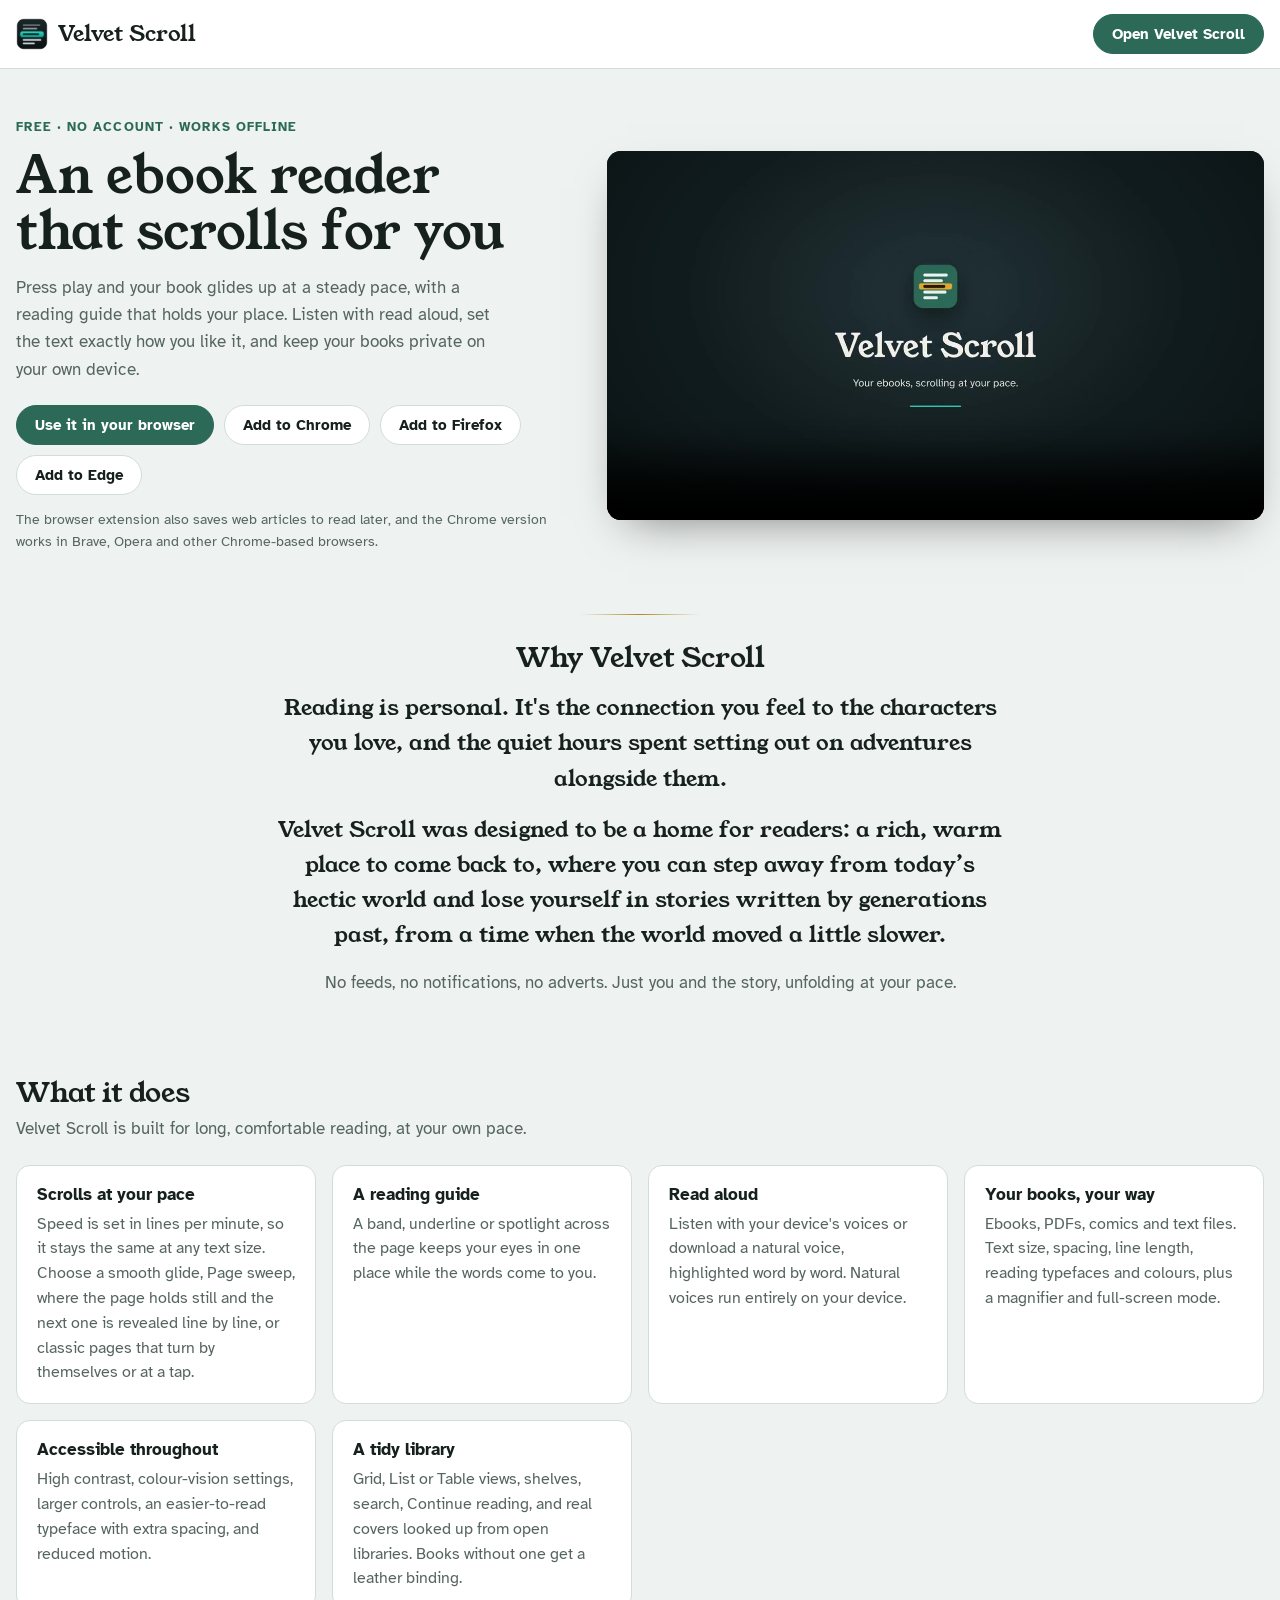
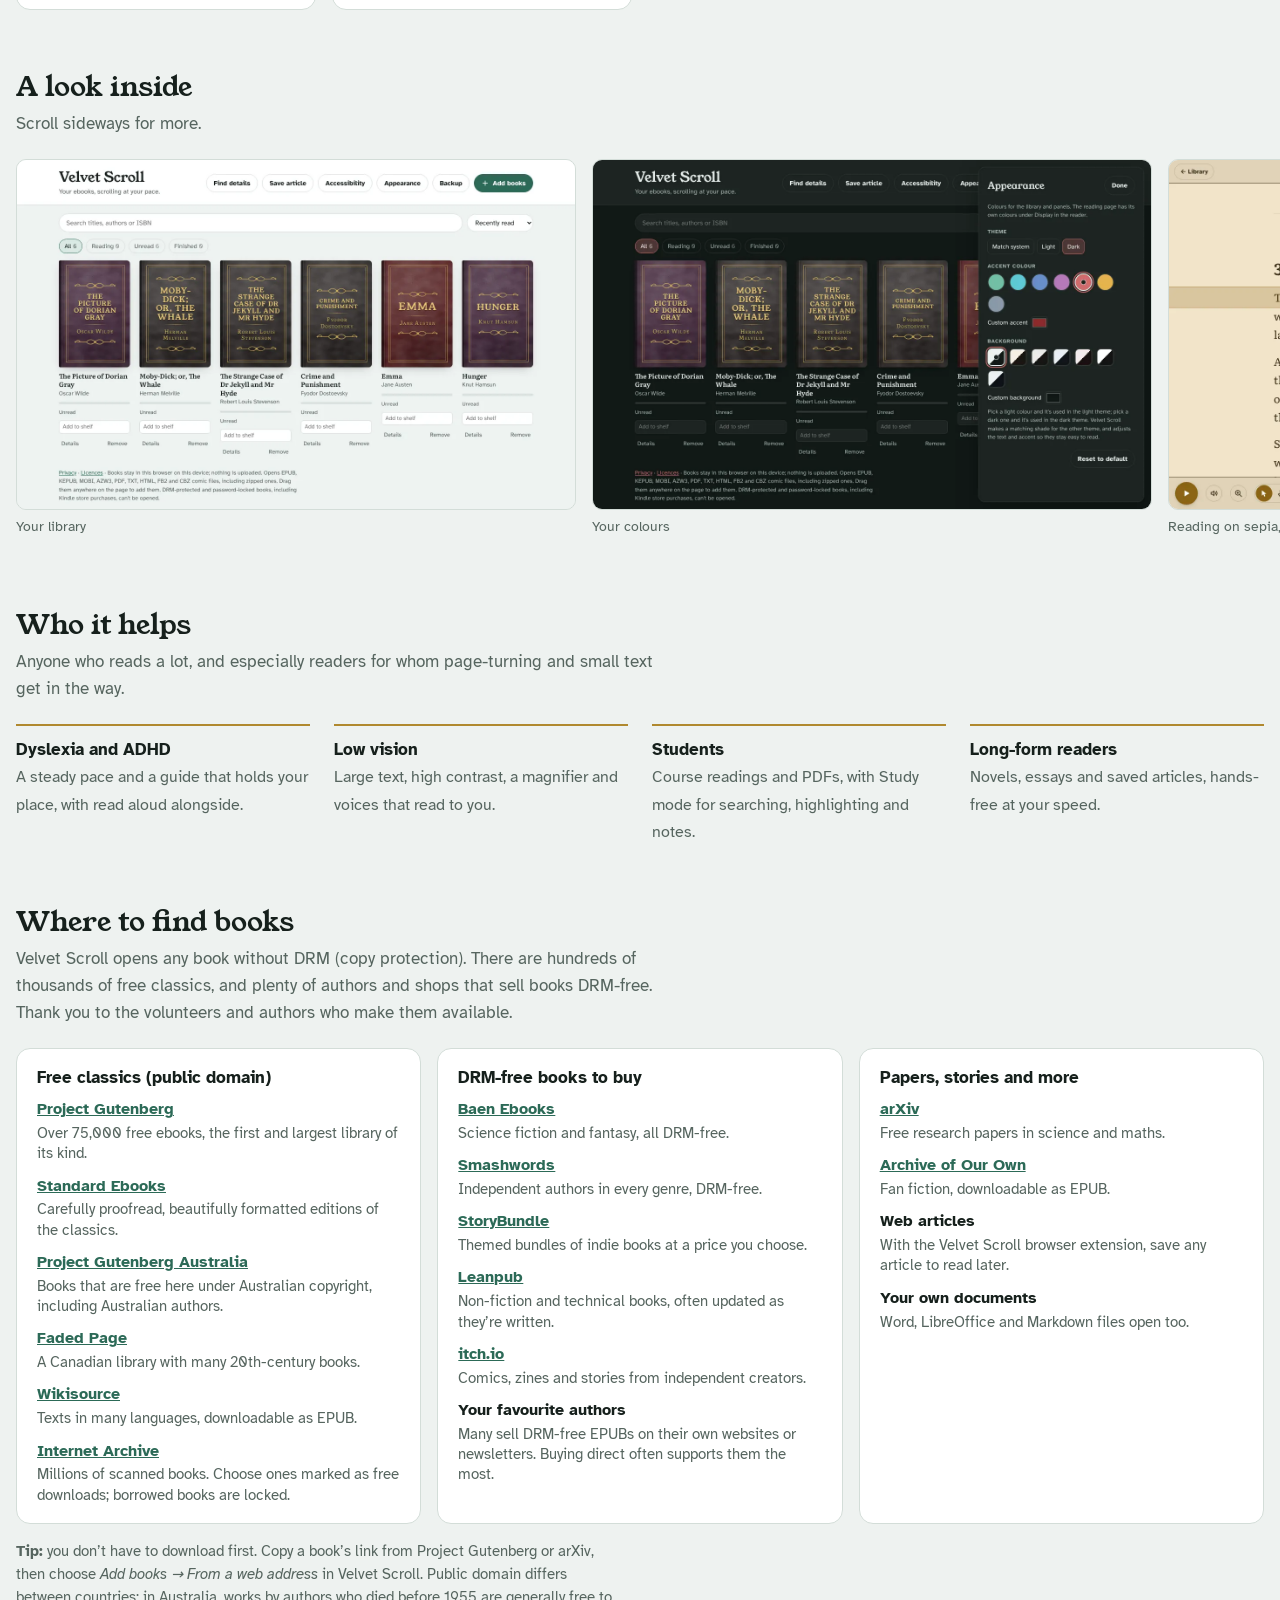
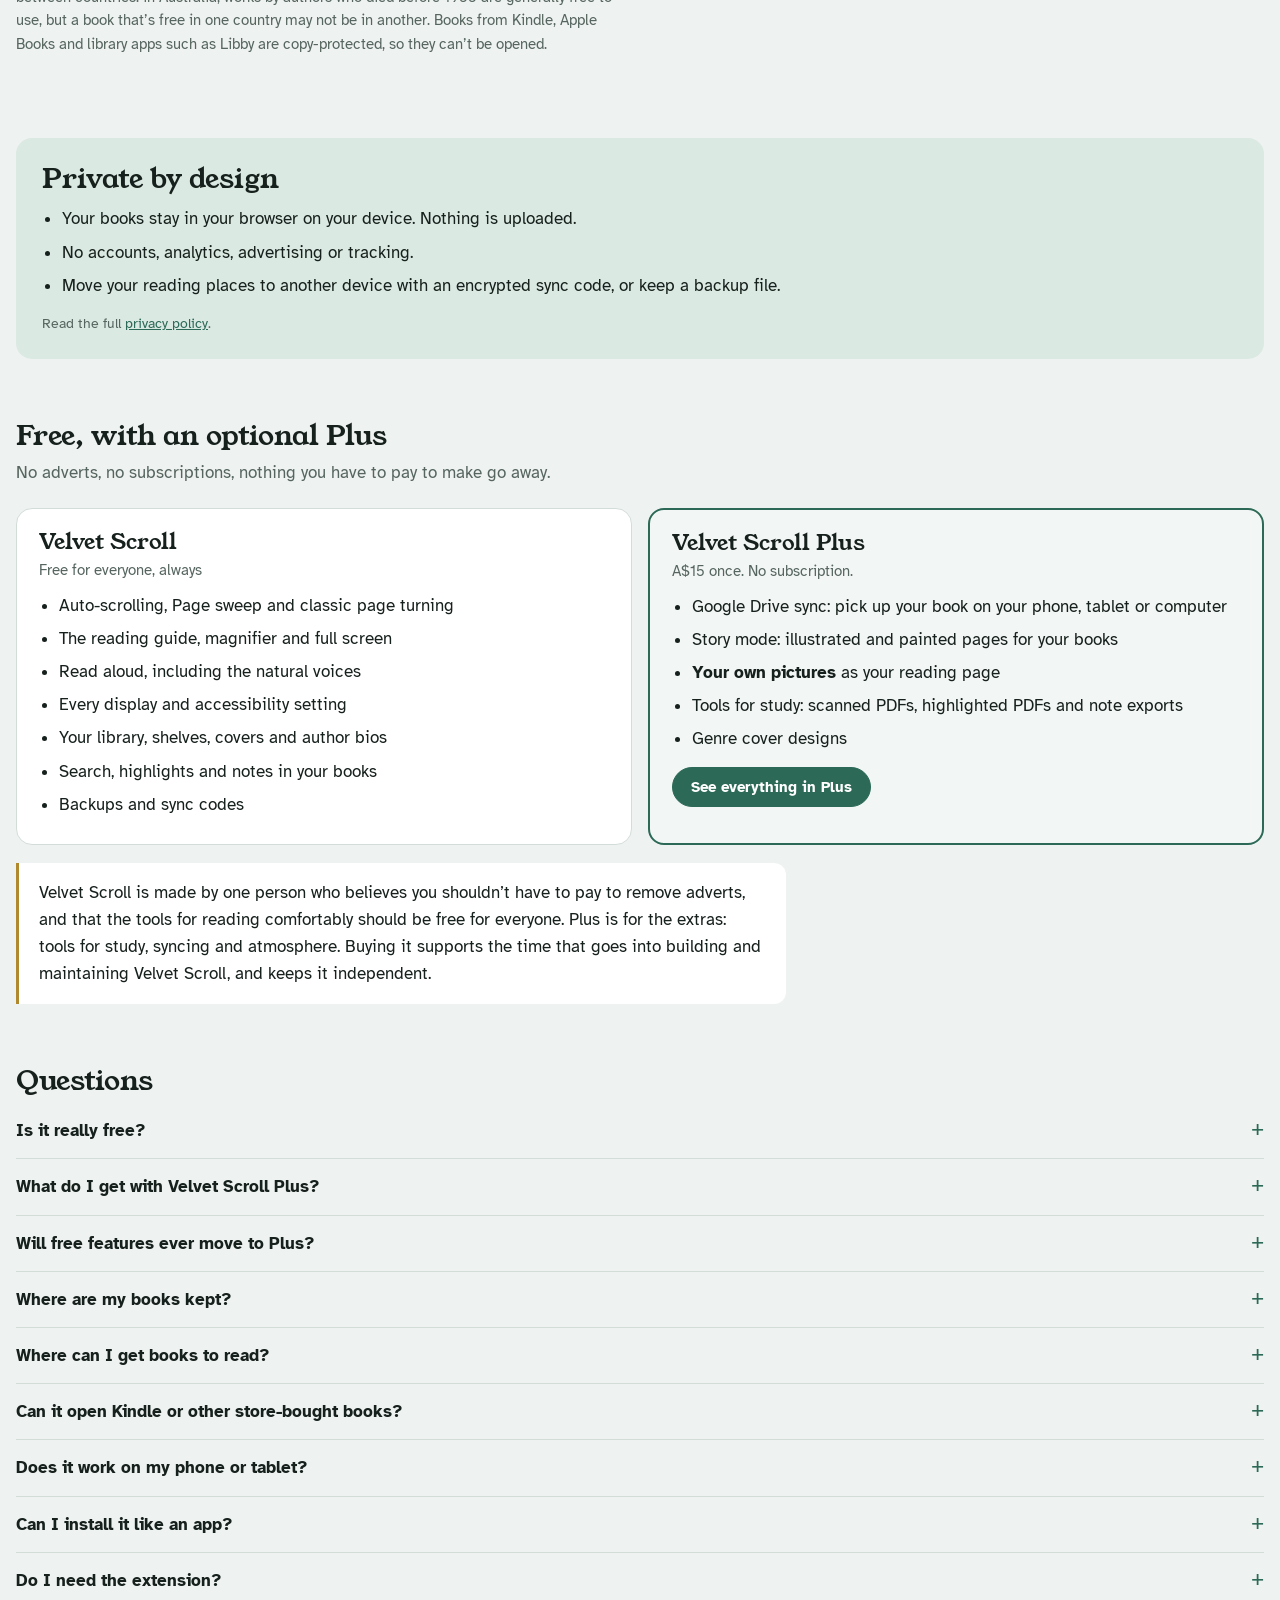
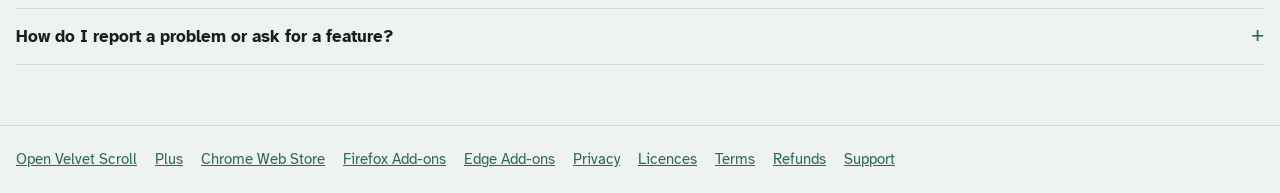
==== commit 1f14f550: "Live site: the beta's tested free features (PDF viewer, highlights and notes, dictionary, Word/ODT/M" ====
--- a/about.html
+++ b/about.html
@@ -50,6 +50,12 @@
 .feature{background:var(--surface);border:1px solid var(--line);border-radius:14px;padding:18px 20px}
 .feature h3{margin:0 0 6px;font:700 17px/1.3 var(--f-ui)}
 .feature p{margin:0;color:var(--muted);font-size:15.5px}
+.links{list-style:none;margin:8px 0 0;padding:0;display:flex;flex-direction:column;gap:10px}
+.links li{display:flex;flex-direction:column;gap:1px}
+.links a,.links strong{font-weight:700;font-size:15.5px}
+.links span{color:var(--muted);font-size:14.5px;line-height:1.4}
+.finds{grid-template-columns:repeat(auto-fit,minmax(290px,1fr))}
+.sub.small{font-size:14.5px;margin-top:16px}
 .shots{display:grid;grid-auto-flow:column;grid-auto-columns:min(78%,560px);gap:16px;overflow-x:auto;padding-bottom:10px;scroll-snap-type:x mandatory;scroll-padding-inline:18px}
 .shots figure{margin:0;scroll-snap-align:start}
 .shots img{display:block;width:100%;height:auto;border-radius:10px;border:1px solid var(--line)}
@@ -184,6 +190,39 @@
   </ul>
 </section>
 
+<section class="wrap" id="find-books" aria-labelledby="bH">
+  <h2 id="bH">Where to find books</h2>
+  <p class="sub">Velvet Scroll opens any book without DRM (copy protection). There are hundreds of thousands of free classics, and plenty of authors and shops that sell books DRM-free. Thank you to the volunteers and authors who make them available.</p>
+  <div class="features finds">
+    <div class="feature"><h3>Free classics (public domain)</h3>
+      <ul class="links">
+        <li><a href="https://www.gutenberg.org/" target="_blank" rel="noopener">Project Gutenberg</a><span>Over 75,000 free ebooks, the first and largest library of its kind.</span></li>
+        <li><a href="https://standardebooks.org/" target="_blank" rel="noopener">Standard Ebooks</a><span>Carefully proofread, beautifully formatted editions of the classics.</span></li>
+        <li><a href="https://gutenberg.net.au/" target="_blank" rel="noopener">Project Gutenberg Australia</a><span>Books that are free here under Australian copyright, including Australian authors.</span></li>
+        <li><a href="https://www.fadedpage.com/" target="_blank" rel="noopener">Faded Page</a><span>A Canadian library with many 20th-century books.</span></li>
+        <li><a href="https://wikisource.org/" target="_blank" rel="noopener">Wikisource</a><span>Texts in many languages, downloadable as EPUB.</span></li>
+        <li><a href="https://archive.org/details/texts" target="_blank" rel="noopener">Internet Archive</a><span>Millions of scanned books. Choose ones marked as free downloads; borrowed books are locked.</span></li>
+      </ul></div>
+    <div class="feature"><h3>DRM-free books to buy</h3>
+      <ul class="links">
+        <li><a href="https://www.baen.com/" target="_blank" rel="noopener">Baen Ebooks</a><span>Science fiction and fantasy, all DRM-free.</span></li>
+        <li><a href="https://www.smashwords.com/" target="_blank" rel="noopener">Smashwords</a><span>Independent authors in every genre, DRM-free.</span></li>
+        <li><a href="https://www.storybundle.com/" target="_blank" rel="noopener">StoryBundle</a><span>Themed bundles of indie books at a price you choose.</span></li>
+        <li><a href="https://leanpub.com/" target="_blank" rel="noopener">Leanpub</a><span>Non-fiction and technical books, often updated as they’re written.</span></li>
+        <li><a href="https://itch.io/books" target="_blank" rel="noopener">itch.io</a><span>Comics, zines and stories from independent creators.</span></li>
+        <li><strong>Your favourite authors</strong><span>Many sell DRM-free EPUBs on their own websites or newsletters. Buying direct often supports them the most.</span></li>
+      </ul></div>
+    <div class="feature"><h3>Papers, stories and more</h3>
+      <ul class="links">
+        <li><a href="https://arxiv.org/" target="_blank" rel="noopener">arXiv</a><span>Free research papers in science and maths.</span></li>
+        <li><a href="https://archiveofourown.org/" target="_blank" rel="noopener">Archive of Our Own</a><span>Fan fiction, downloadable as EPUB.</span></li>
+        <li><strong>Web articles</strong><span>With the Velvet Scroll browser extension, save any article to read later.</span></li>
+        <li><strong>Your own documents</strong><span>Word, LibreOffice and Markdown files open too.</span></li>
+      </ul></div>
+  </div>
+  <p class="sub small"><strong>Tip:</strong> you don’t have to download first. Copy a book’s link from Project Gutenberg or arXiv, then choose <em>Add books → From a web address</em> in Velvet Scroll. Public domain differs between countries: in Australia, works by authors who died before 1955 are generally free to use, but a book that’s free in one country may not be in another. Books from Kindle, Apple Books and library apps such as Libby are copy-protected, so they can’t be opened.</p>
+</section>
+
 <section class="wrap" aria-labelledby="pH">
   <div class="private">
     <h2 id="pH">Private by design</h2>
@@ -233,6 +272,7 @@
   <details><summary>What do I get with Velvet Scroll Plus?</summary><p>Google Drive sync between your devices, text recognition for scanned PDFs, PDFs saved with your highlights, exporting your notes, genre cover designs for books without a cover, and soon Story mode's illustrated themes. It's a single payment rather than a subscription, and one licence key works on the website and in all the browser extensions.</p></details>
   <details><summary>Will free features ever move to Plus?</summary><p>No. Features that are free stay free. Plus only adds new things on top.</p></details>
   <details><summary>Where are my books kept?</summary><p>In your own browser's storage, on your own device. They aren't sent to Velvet Scroll or anyone else. Use Backup to keep a copy or move your library to another computer.</p></details>
+  <details><summary>Where can I get books to read?</summary><p>Free classics from Project Gutenberg, Standard Ebooks and other public-domain libraries, and DRM-free books from independent shops and authors. See <a href="#find-books">Where to find books</a> above.</p></details>
   <details><summary>Can it open Kindle or other store-bought books?</summary><p>Only books without DRM. Velvet Scroll doesn't remove copy protection, so books bought from stores that use it, including the Kindle store, can't be opened. Free books from Project Gutenberg, Standard Ebooks and many small publishers work well.</p></details>
   <details><summary>Does it work on my phone or tablet?</summary><p>Yes. Open velvetscroll.net in your phone's browser. On Android, the Firefox extension works too.</p></details>
   <details><summary>Can I install it like an app?</summary><p>Yes. In Chrome or Edge on a computer, choose <em>Install app</em> at the top of the library, or the install icon in the address bar. On Android, open the browser menu and choose <em>Install app</em> or <em>Add to Home screen</em>. On an iPhone or iPad, tap Safari's Share button and choose <em>Add to Home Screen</em>. Once installed, Velvet Scroll opens in its own window and works offline. On a computer, the installed app can also open book files straight from your folders. On iPhone and iPad, the Home Screen app keeps its own library, separate from Safari's, so add your books there or restore a backup.</p></details>
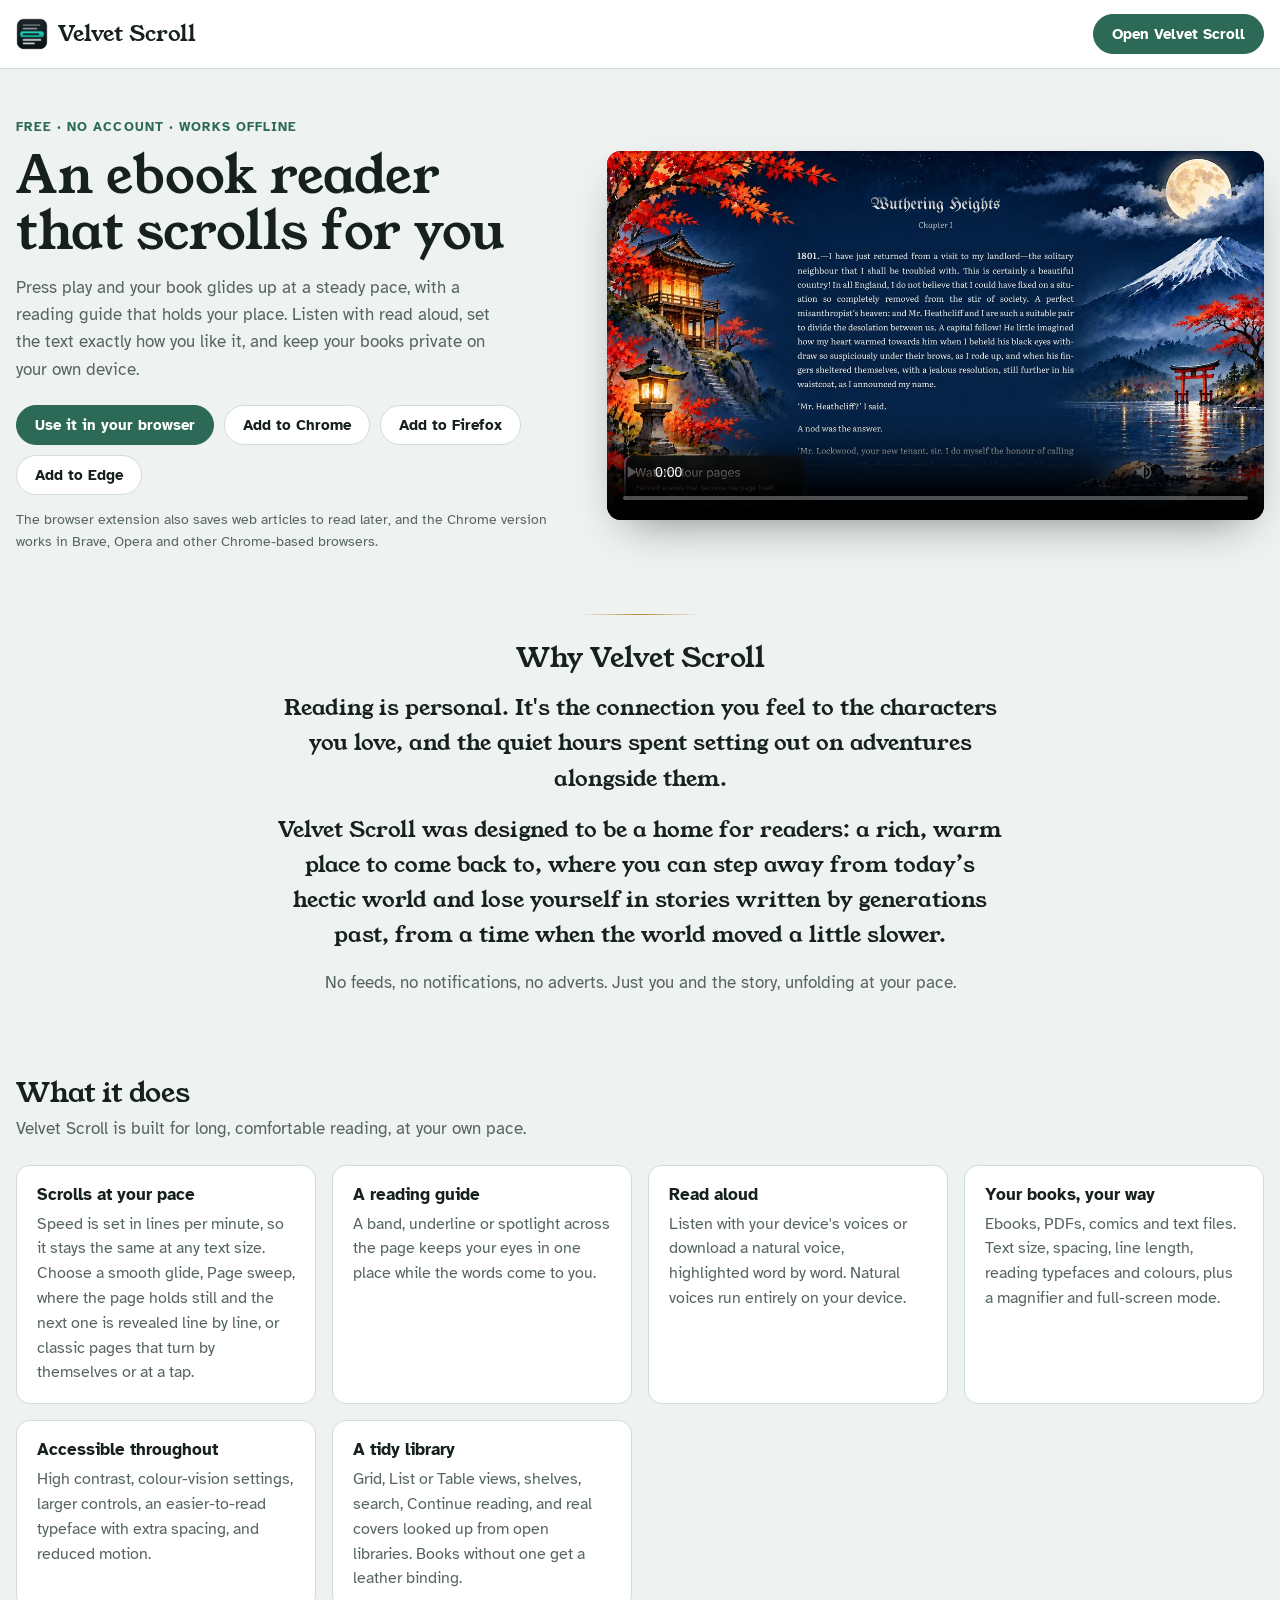
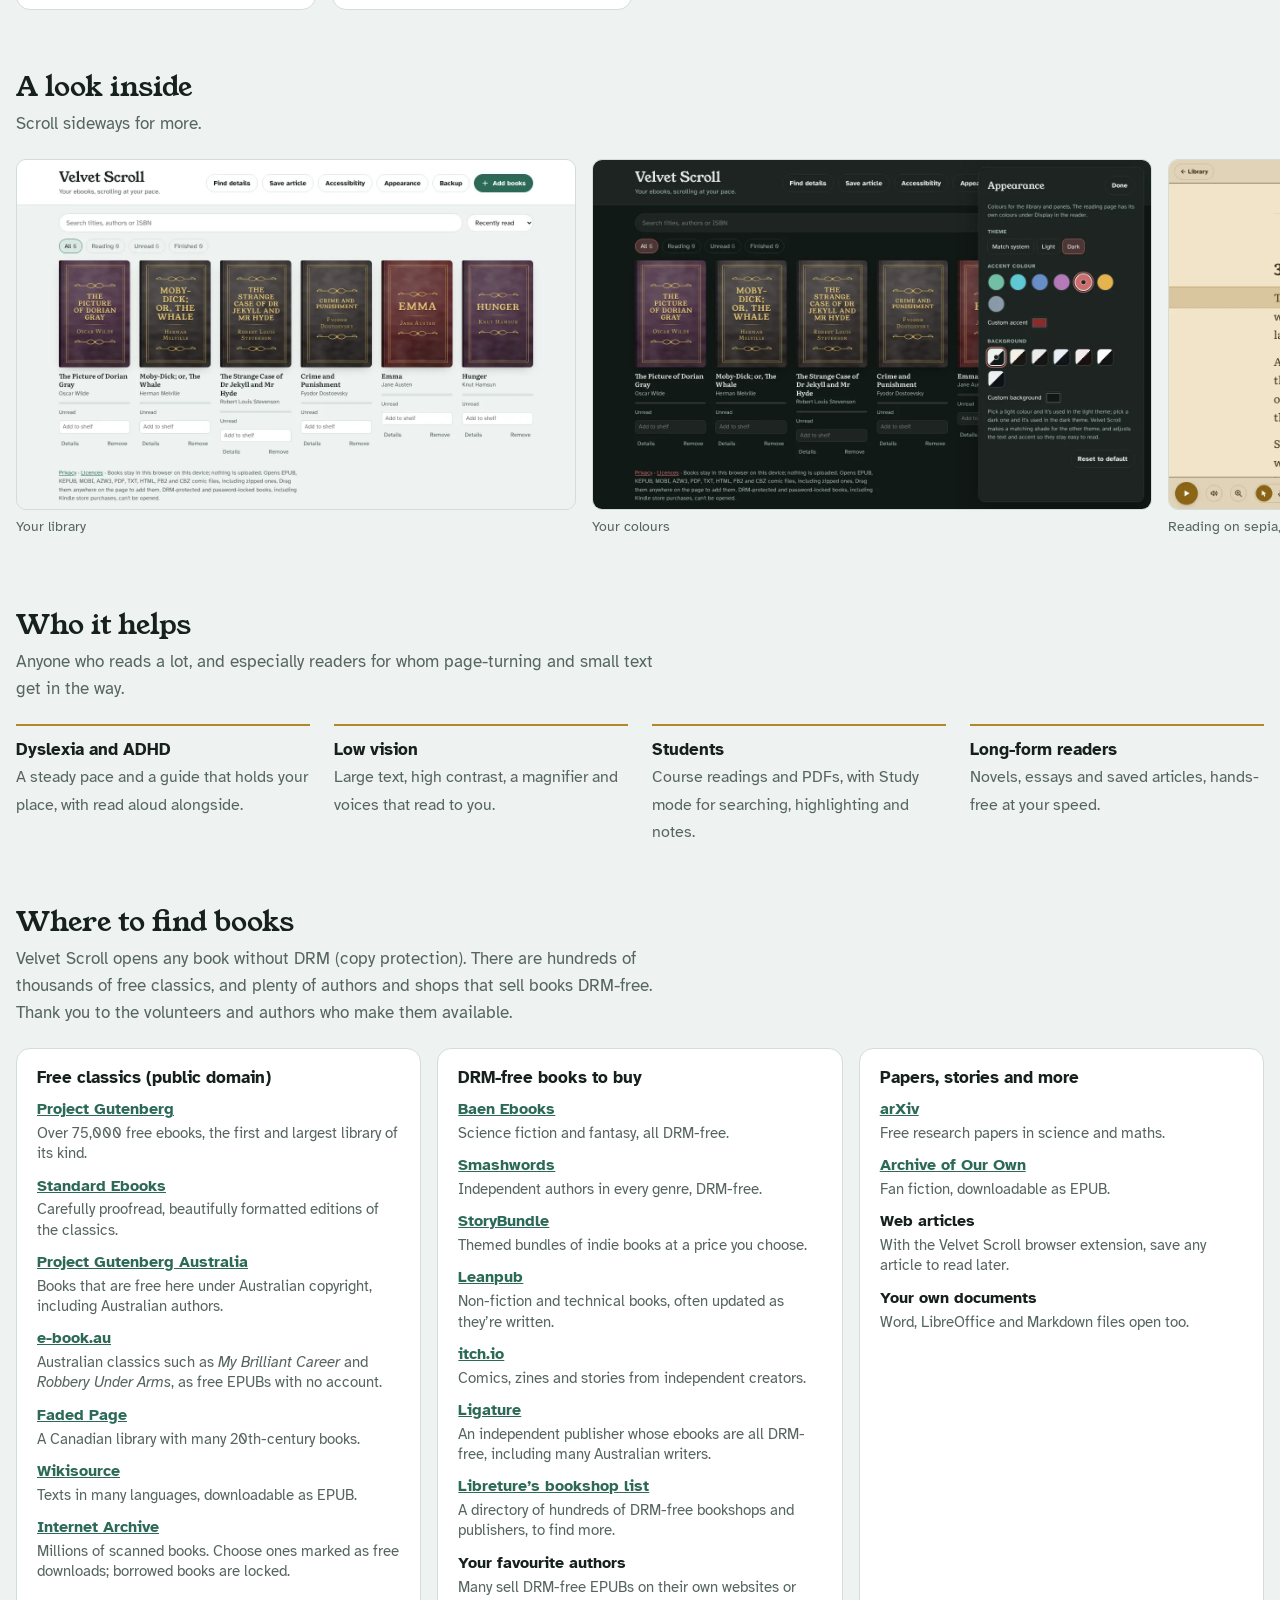
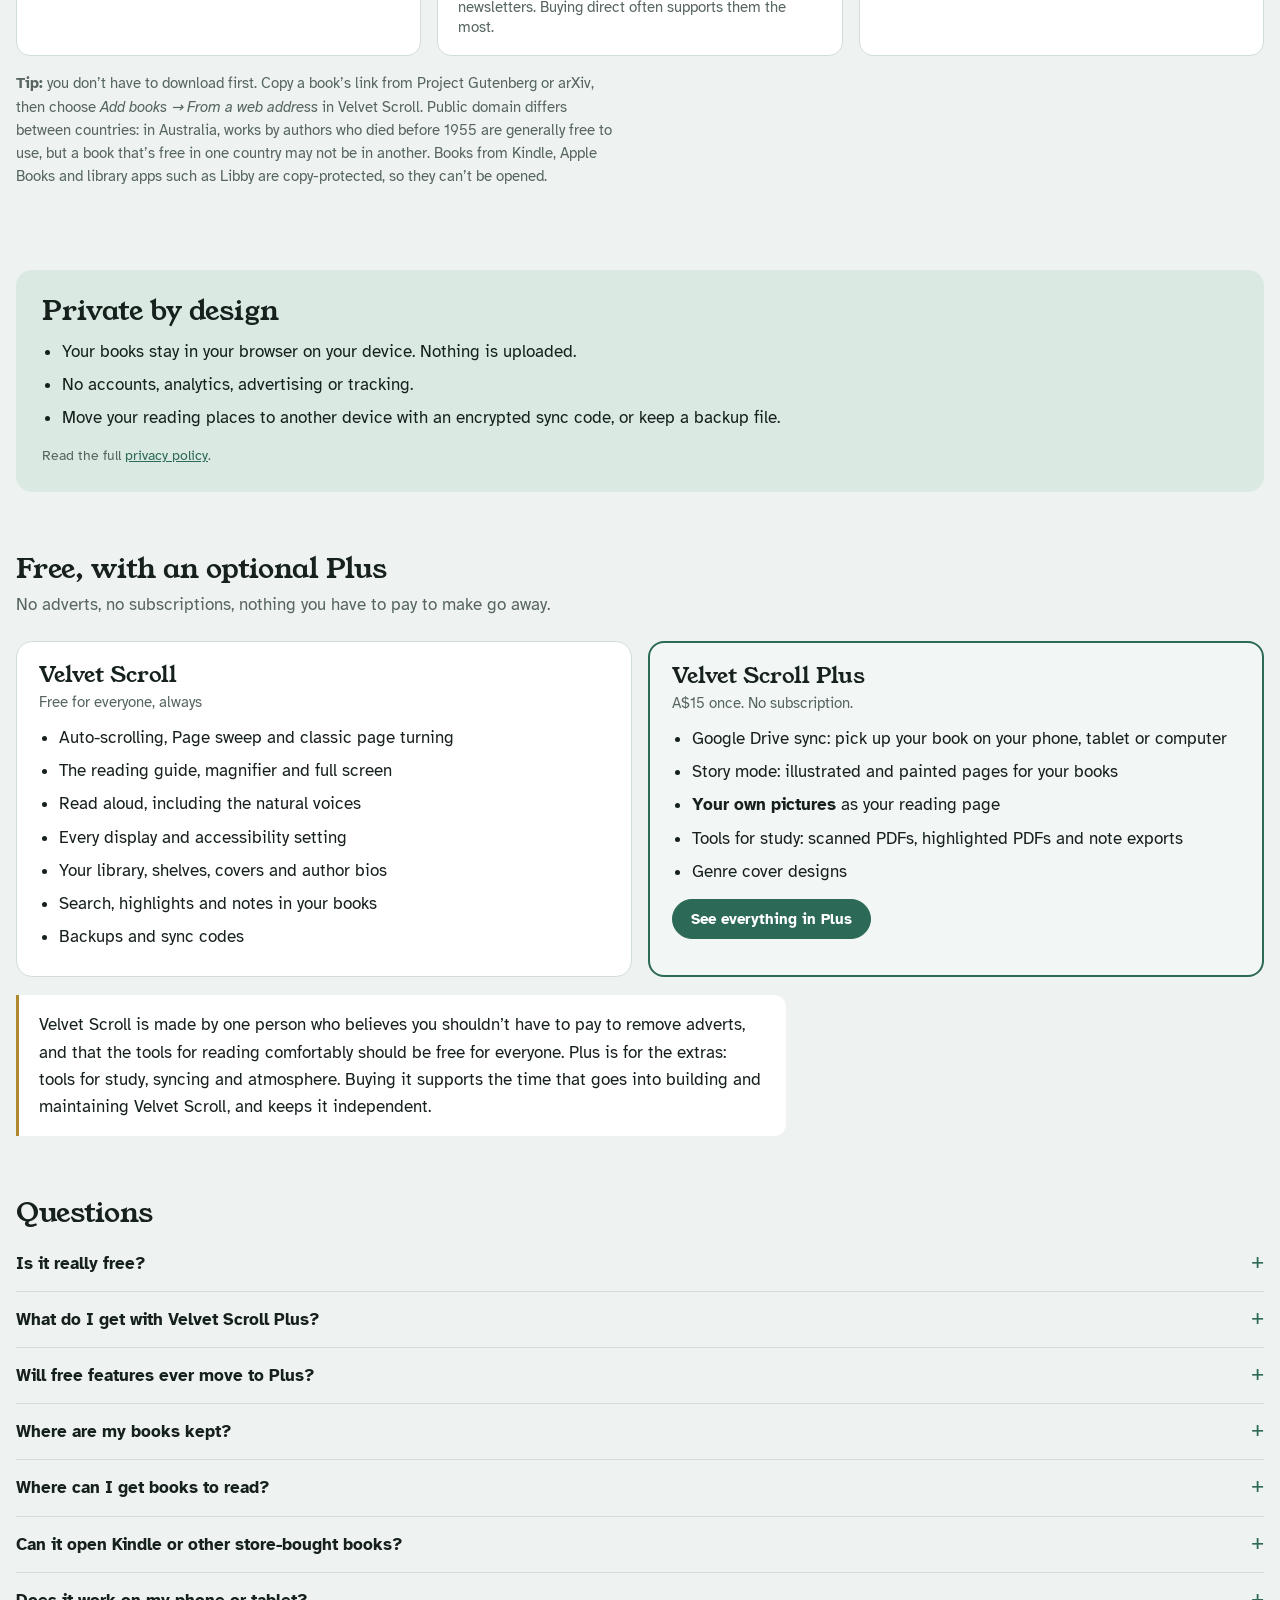
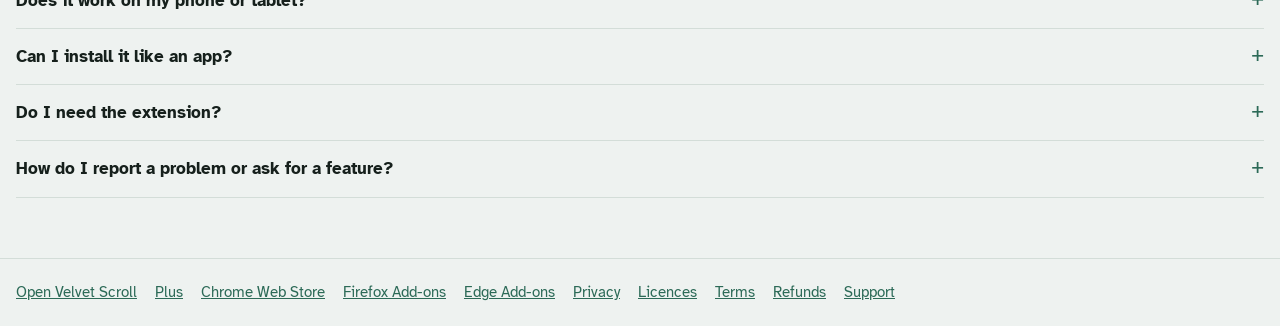
==== commit 3f508200: "About page: e-book.au, Ligature and Libreture's DRM-free bookshop list in Where to find books Co-Aut" ====
--- a/about.html
+++ b/about.html
@@ -143,7 +143,7 @@
     </div>
     <p class="small">The browser extension also saves web articles to read later, and the Chrome version works in Brave, Opera and other Chrome-based browsers.</p>
   </div>
-  <div class="video"><video src="media/promo.mp4" poster="media/promo-poster.jpg" controls preload="metadata" playsinline aria-label="A one-minute tour of Velvet Scroll"></video></div>
+  <div class="video"><video src="media/promo-plus.mp4" poster="media/promo-plus-poster.jpg" controls preload="metadata" playsinline aria-label="A one-minute tour of Velvet Scroll and Velvet Scroll Plus"></video></div>
 </div>
 
 <section class="wrap why" aria-labelledby="yH">
@@ -199,6 +199,7 @@
         <li><a href="https://www.gutenberg.org/" target="_blank" rel="noopener">Project Gutenberg</a><span>Over 75,000 free ebooks, the first and largest library of its kind.</span></li>
         <li><a href="https://standardebooks.org/" target="_blank" rel="noopener">Standard Ebooks</a><span>Carefully proofread, beautifully formatted editions of the classics.</span></li>
         <li><a href="https://gutenberg.net.au/" target="_blank" rel="noopener">Project Gutenberg Australia</a><span>Books that are free here under Australian copyright, including Australian authors.</span></li>
+        <li><a href="https://e-book.au/" target="_blank" rel="noopener">e-book.au</a><span>Australian classics such as <em>My Brilliant Career</em> and <em>Robbery Under Arms</em>, as free EPUBs with no account.</span></li>
         <li><a href="https://www.fadedpage.com/" target="_blank" rel="noopener">Faded Page</a><span>A Canadian library with many 20th-century books.</span></li>
         <li><a href="https://wikisource.org/" target="_blank" rel="noopener">Wikisource</a><span>Texts in many languages, downloadable as EPUB.</span></li>
         <li><a href="https://archive.org/details/texts" target="_blank" rel="noopener">Internet Archive</a><span>Millions of scanned books. Choose ones marked as free downloads; borrowed books are locked.</span></li>
@@ -210,6 +211,8 @@
         <li><a href="https://www.storybundle.com/" target="_blank" rel="noopener">StoryBundle</a><span>Themed bundles of indie books at a price you choose.</span></li>
         <li><a href="https://leanpub.com/" target="_blank" rel="noopener">Leanpub</a><span>Non-fiction and technical books, often updated as they’re written.</span></li>
         <li><a href="https://itch.io/books" target="_blank" rel="noopener">itch.io</a><span>Comics, zines and stories from independent creators.</span></li>
+        <li><a href="https://www.ligatu.re/" target="_blank" rel="noopener">Ligature</a><span>An independent publisher whose ebooks are all DRM-free, including many Australian writers.</span></li>
+        <li><a href="https://libreture.com/bookshops/" target="_blank" rel="noopener">Libreture’s bookshop list</a><span>A directory of hundreds of DRM-free bookshops and publishers, to find more.</span></li>
         <li><strong>Your favourite authors</strong><span>Many sell DRM-free EPUBs on their own websites or newsletters. Buying direct often supports them the most.</span></li>
       </ul></div>
     <div class="feature"><h3>Papers, stories and more</h3>
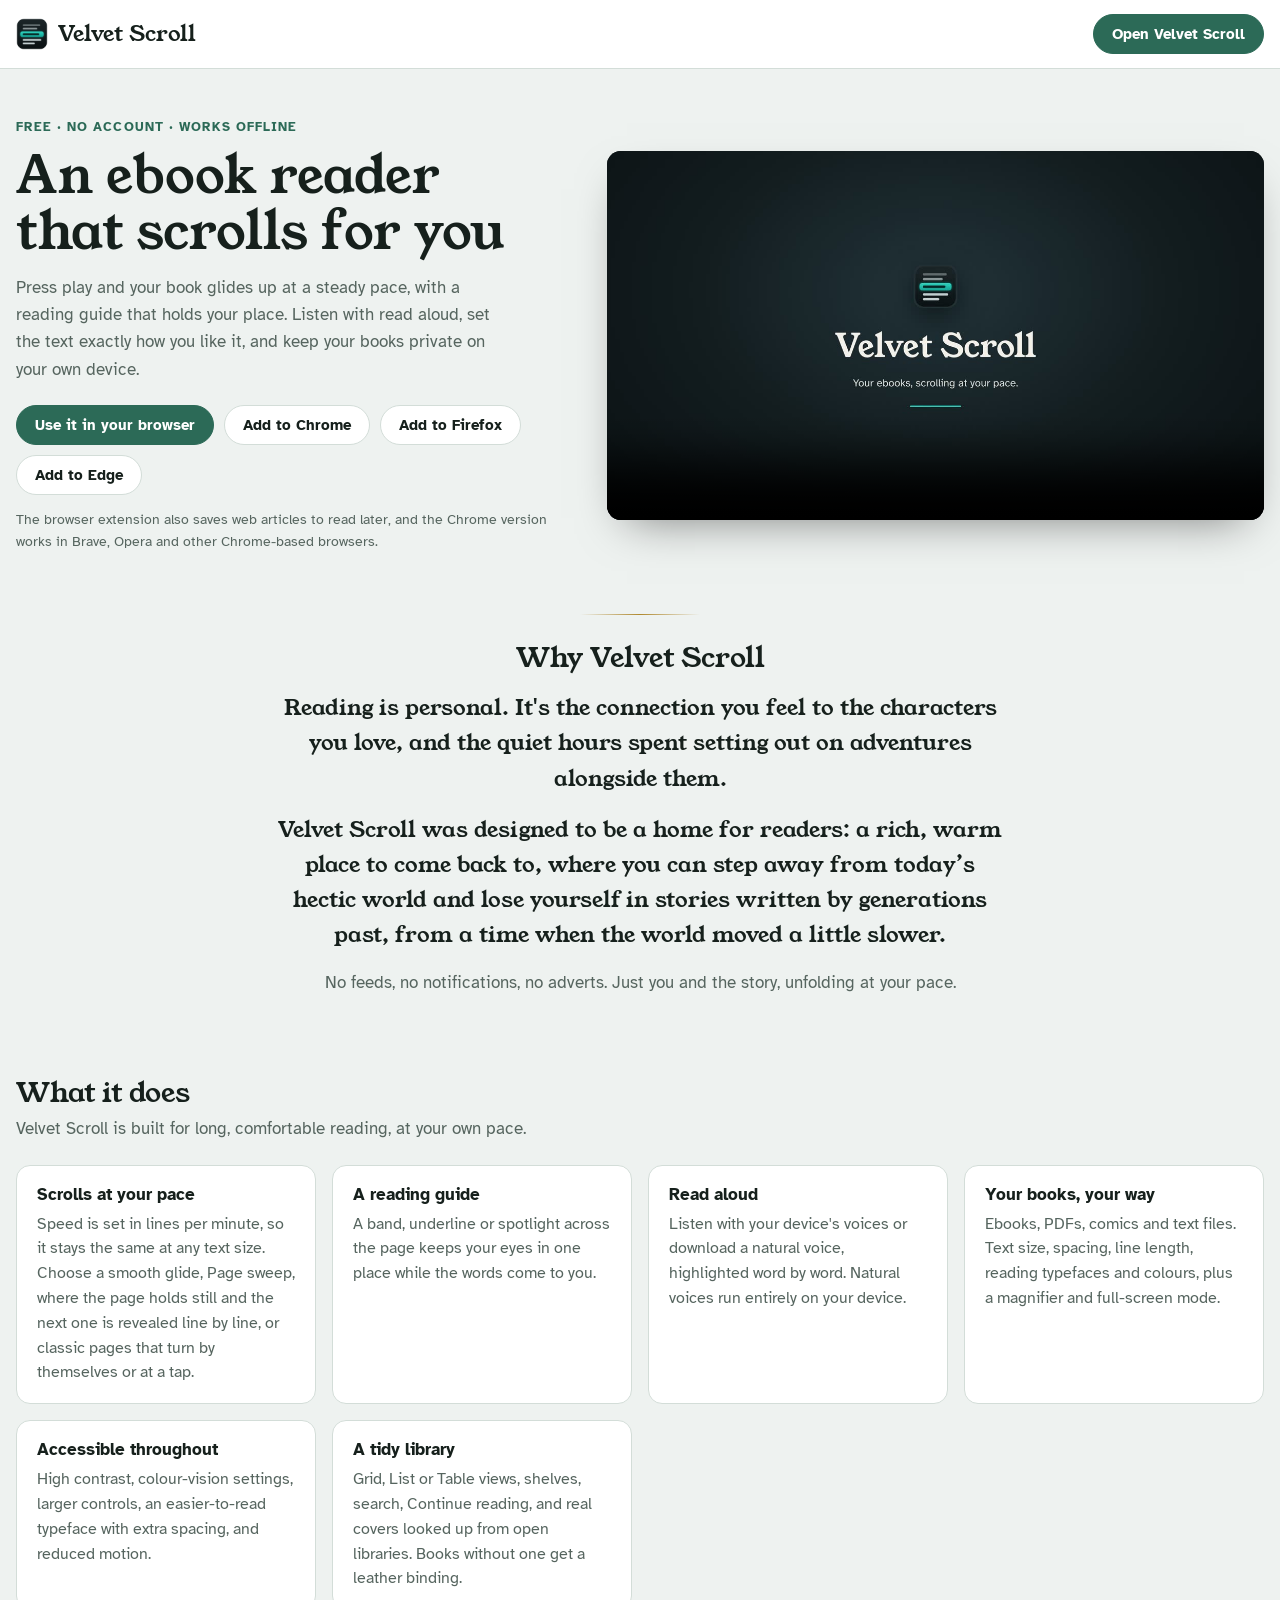
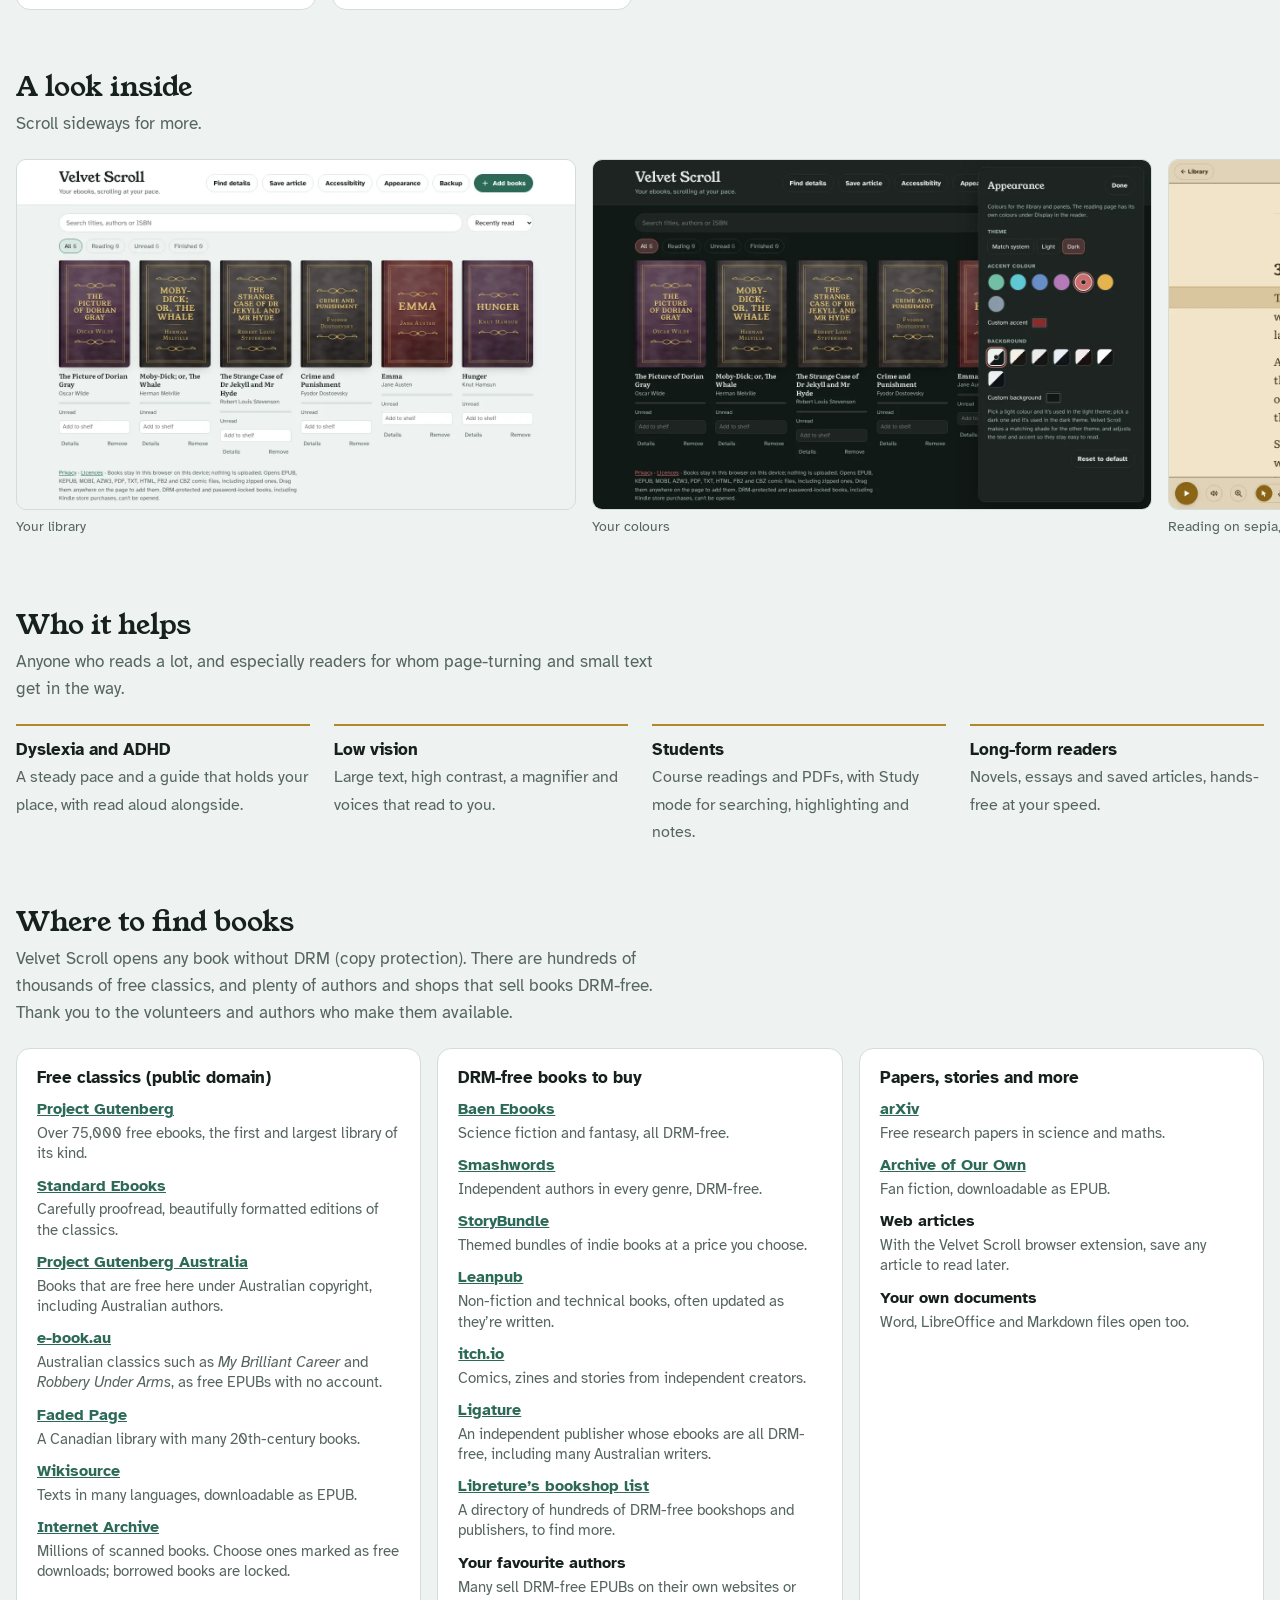
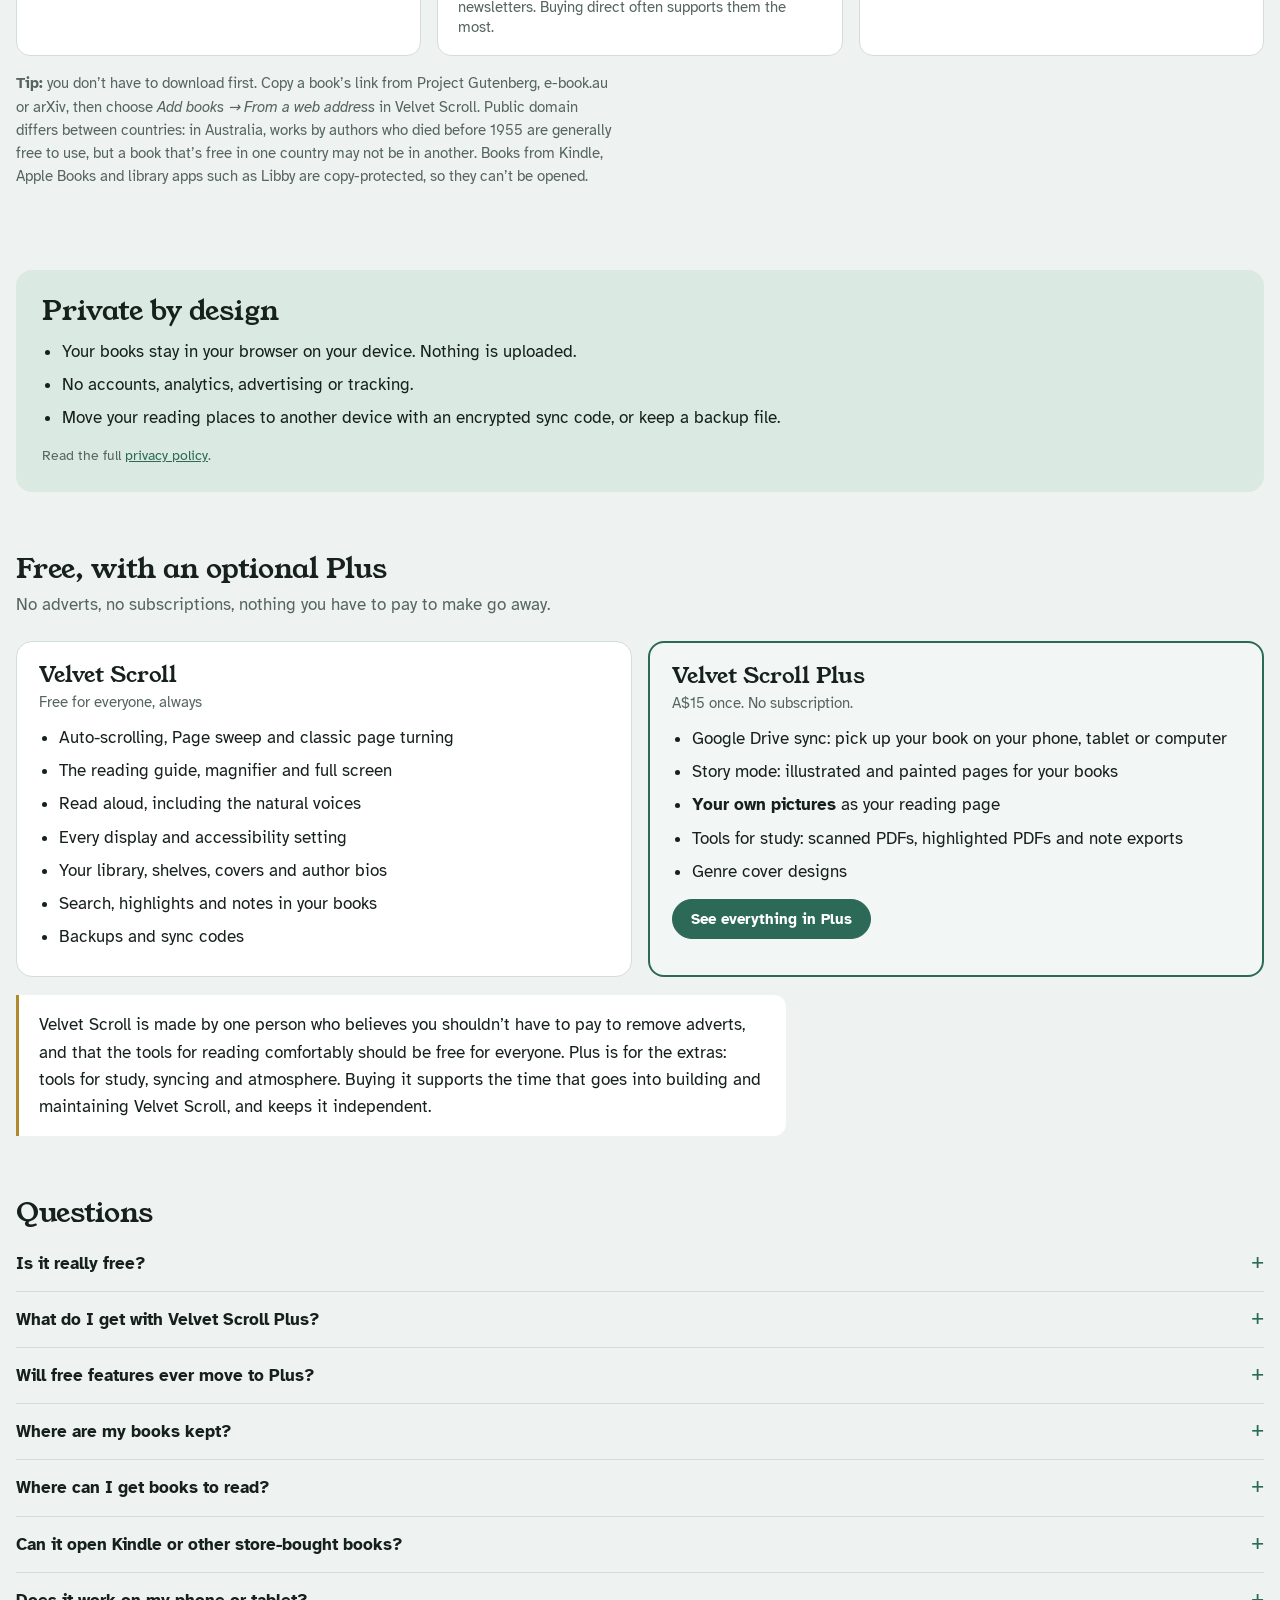
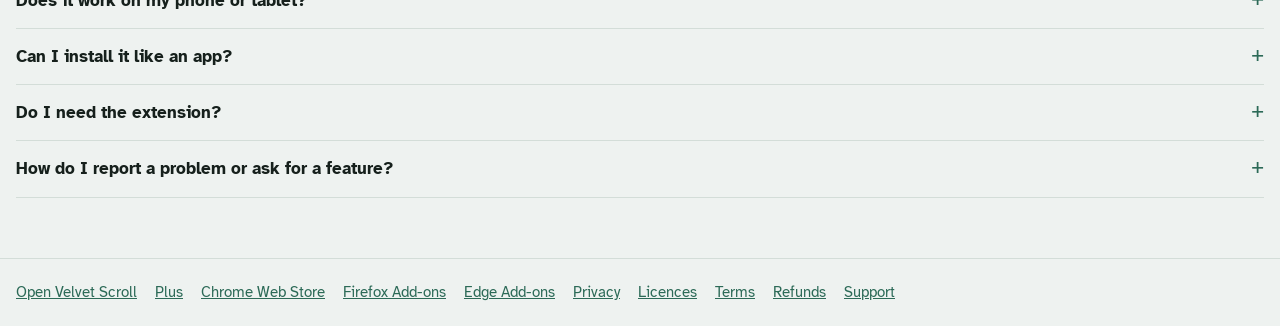
==== commit 9b3499aa: "New promo video; About: e-book.au, Ligature and Libreture's bookshop list; Add from a web address: e" ====
--- a/about.html
+++ b/about.html
@@ -143,7 +143,7 @@
     </div>
     <p class="small">The browser extension also saves web articles to read later, and the Chrome version works in Brave, Opera and other Chrome-based browsers.</p>
   </div>
-  <div class="video"><video src="media/promo-plus.mp4" poster="media/promo-plus-poster.jpg" controls preload="metadata" playsinline aria-label="A one-minute tour of Velvet Scroll and Velvet Scroll Plus"></video></div>
+  <div class="video"><video src="media/promo.mp4" poster="media/promo-poster.jpg" controls preload="metadata" playsinline aria-label="A one-minute tour of Velvet Scroll"></video></div>
 </div>
 
 <section class="wrap why" aria-labelledby="yH">
@@ -223,7 +223,7 @@
         <li><strong>Your own documents</strong><span>Word, LibreOffice and Markdown files open too.</span></li>
       </ul></div>
   </div>
-  <p class="sub small"><strong>Tip:</strong> you don’t have to download first. Copy a book’s link from Project Gutenberg or arXiv, then choose <em>Add books → From a web address</em> in Velvet Scroll. Public domain differs between countries: in Australia, works by authors who died before 1955 are generally free to use, but a book that’s free in one country may not be in another. Books from Kindle, Apple Books and library apps such as Libby are copy-protected, so they can’t be opened.</p>
+  <p class="sub small"><strong>Tip:</strong> you don’t have to download first. Copy a book’s link from Project Gutenberg, e-book.au or arXiv, then choose <em>Add books → From a web address</em> in Velvet Scroll. Public domain differs between countries: in Australia, works by authors who died before 1955 are generally free to use, but a book that’s free in one country may not be in another. Books from Kindle, Apple Books and library apps such as Libby are copy-protected, so they can’t be opened.</p>
 </section>
 
 <section class="wrap" aria-labelledby="pH">
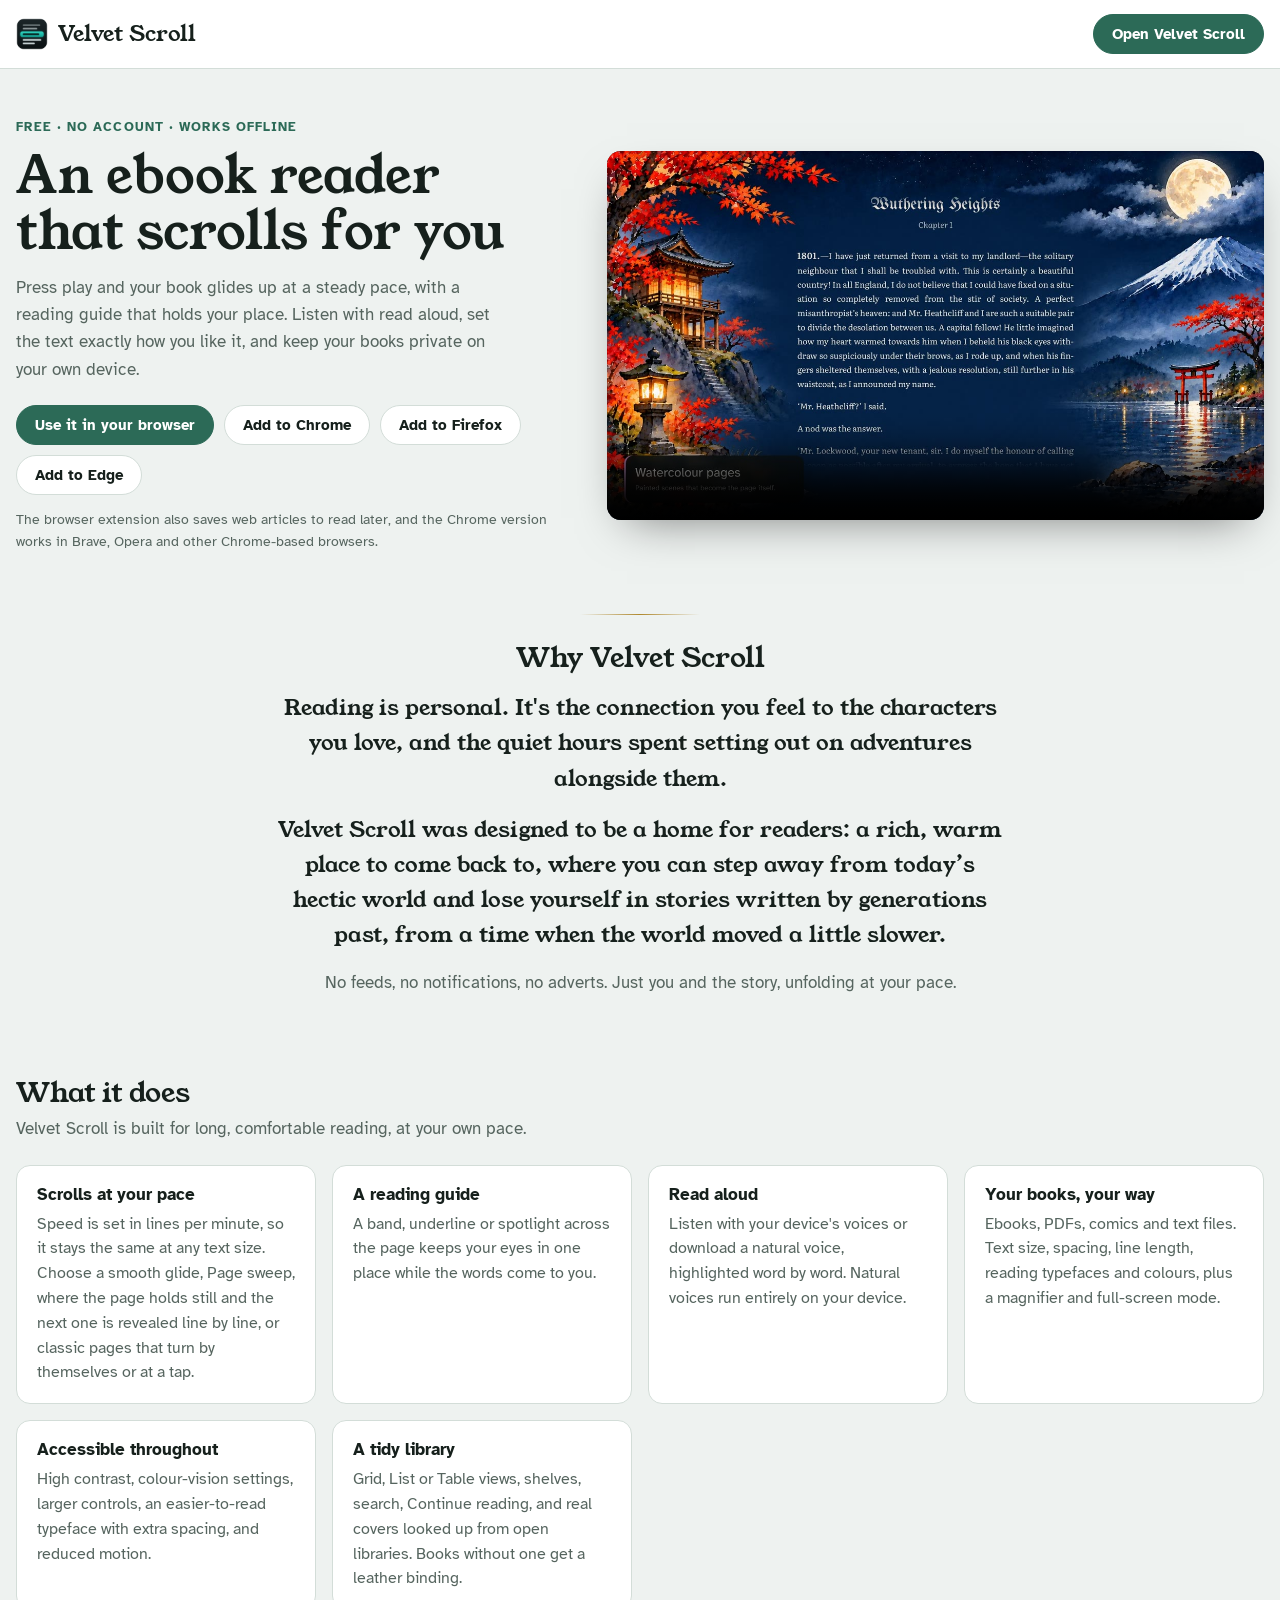
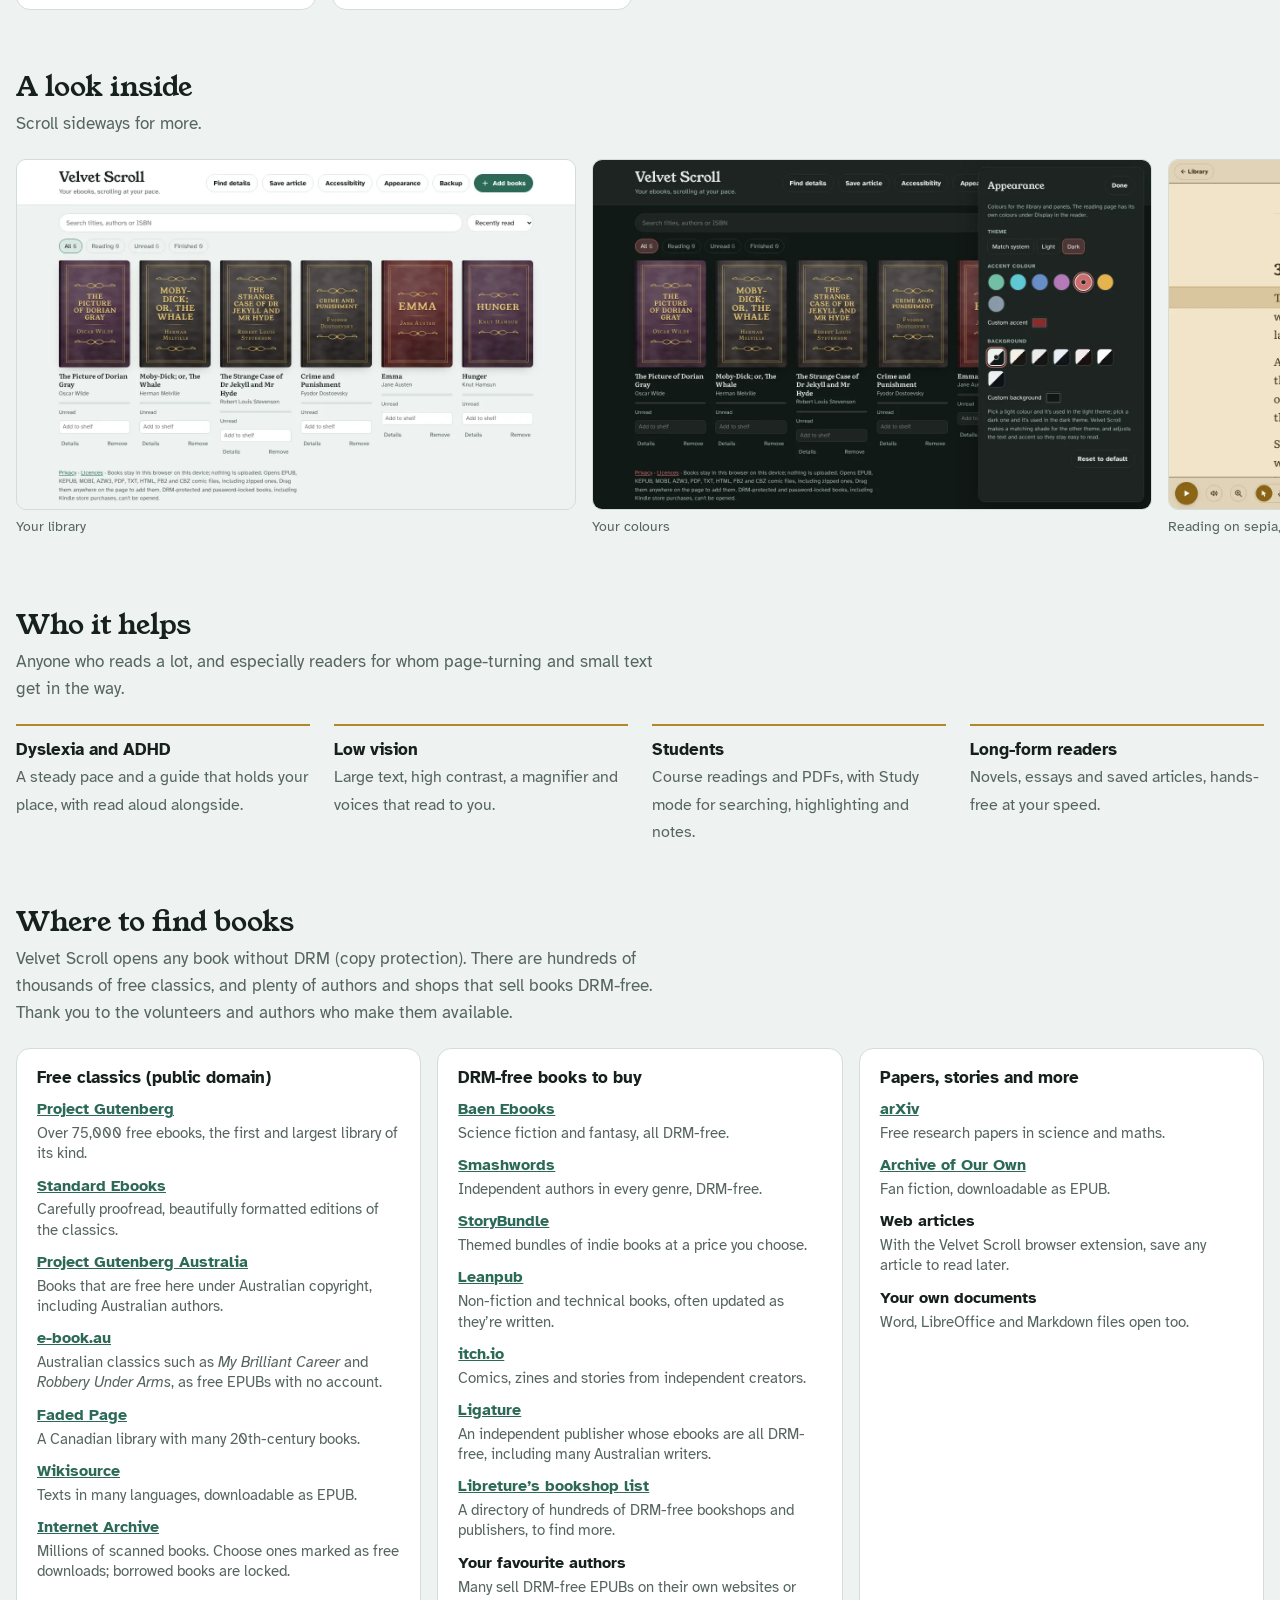
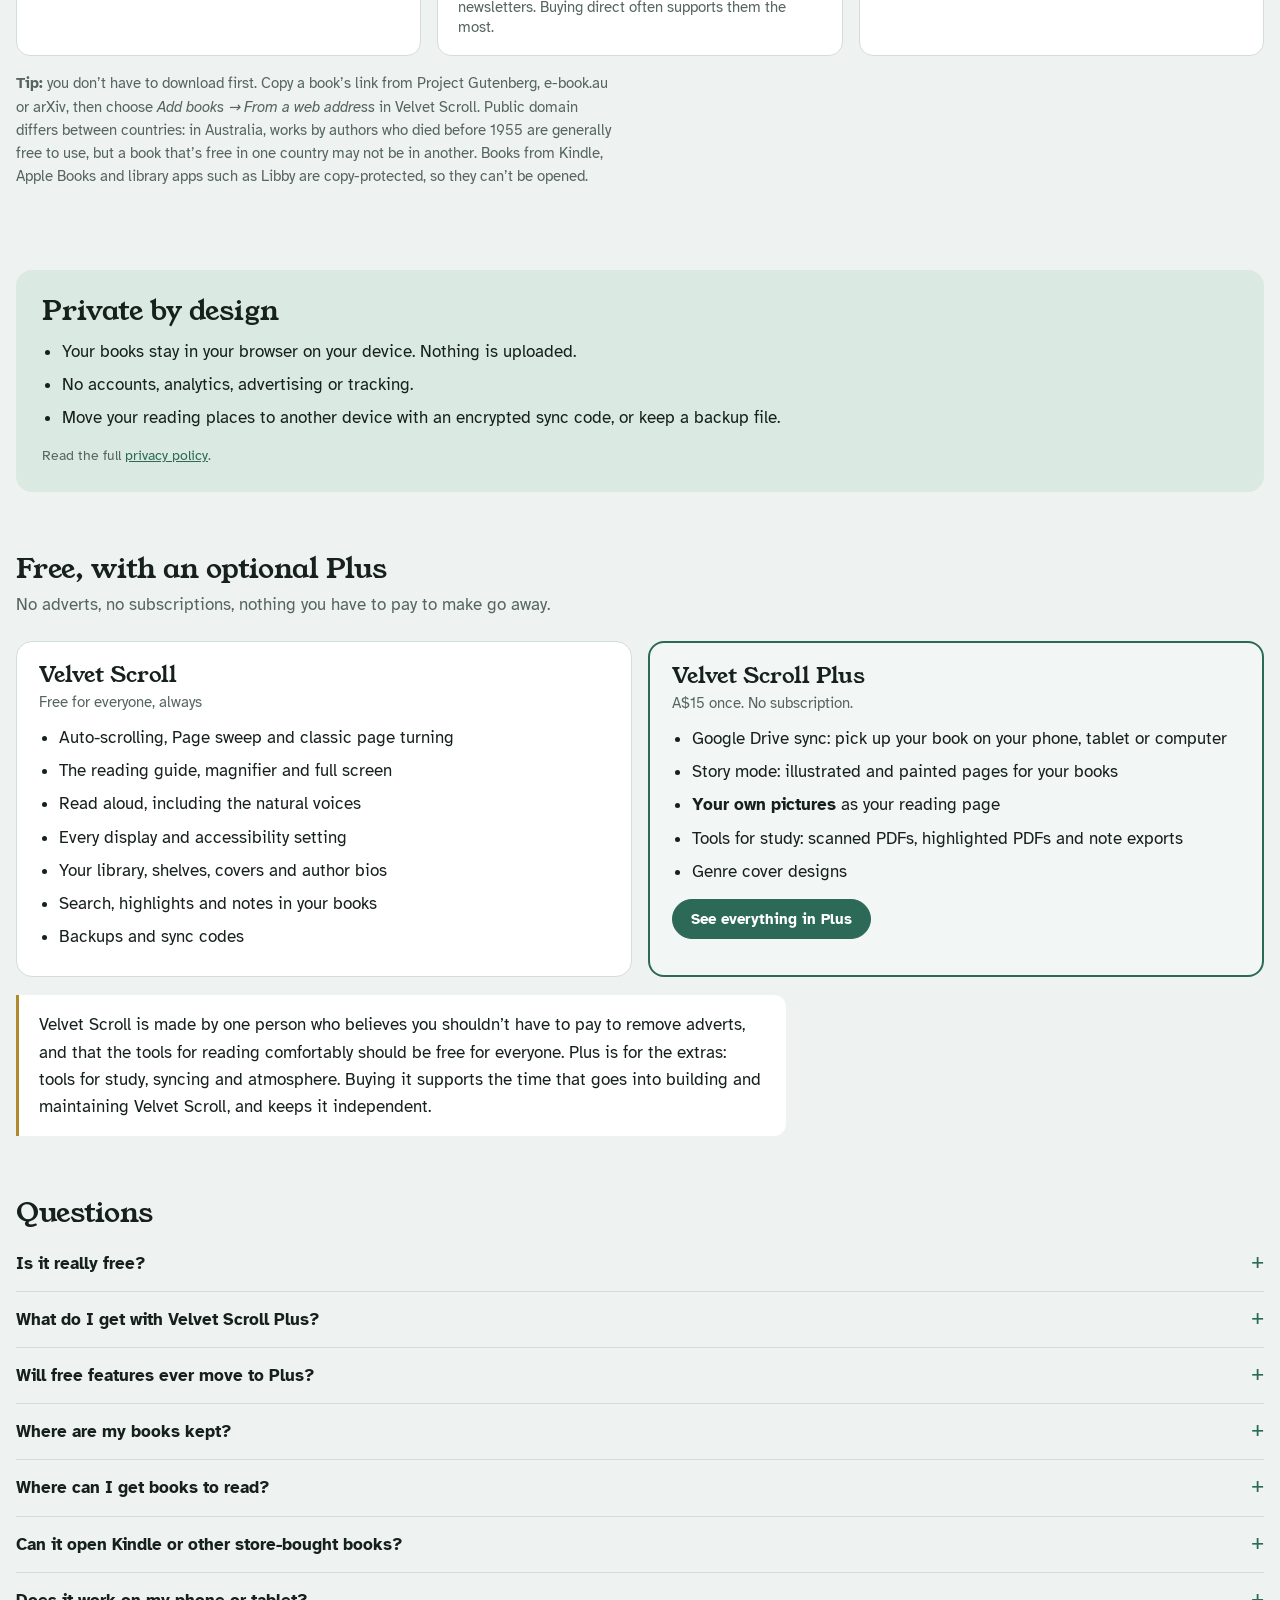
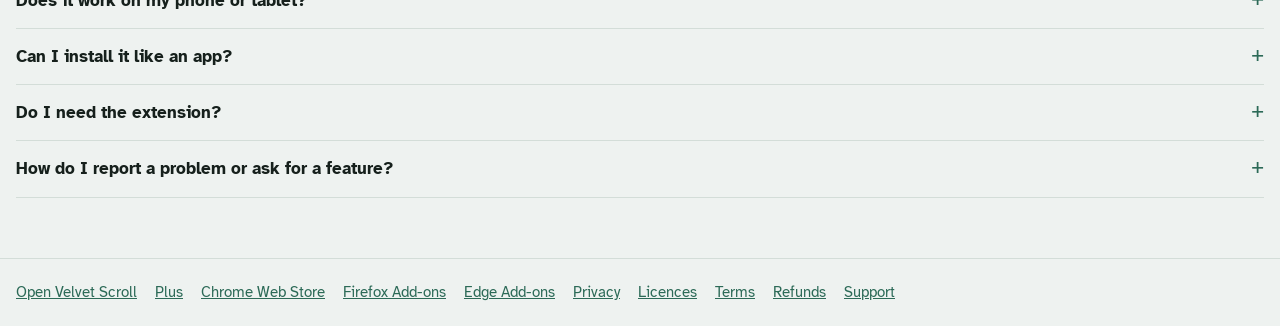
==== commit 2498b734: "Add from a web address: e-book.au book pages (and the Worker allows e-book.au) Co-Authored-By: Claud" ====
--- a/about.html
+++ b/about.html
@@ -143,7 +143,7 @@
     </div>
     <p class="small">The browser extension also saves web articles to read later, and the Chrome version works in Brave, Opera and other Chrome-based browsers.</p>
   </div>
-  <div class="video"><video src="media/promo.mp4" poster="media/promo-poster.jpg" controls preload="metadata" playsinline aria-label="A one-minute tour of Velvet Scroll"></video></div>
+  <div class="video"><video src="media/promo-plus.mp4" poster="media/promo-plus-poster.jpg" controls preload="metadata" playsinline aria-label="A one-minute tour of Velvet Scroll and Velvet Scroll Plus"></video></div>
 </div>
 
 <section class="wrap why" aria-labelledby="yH">
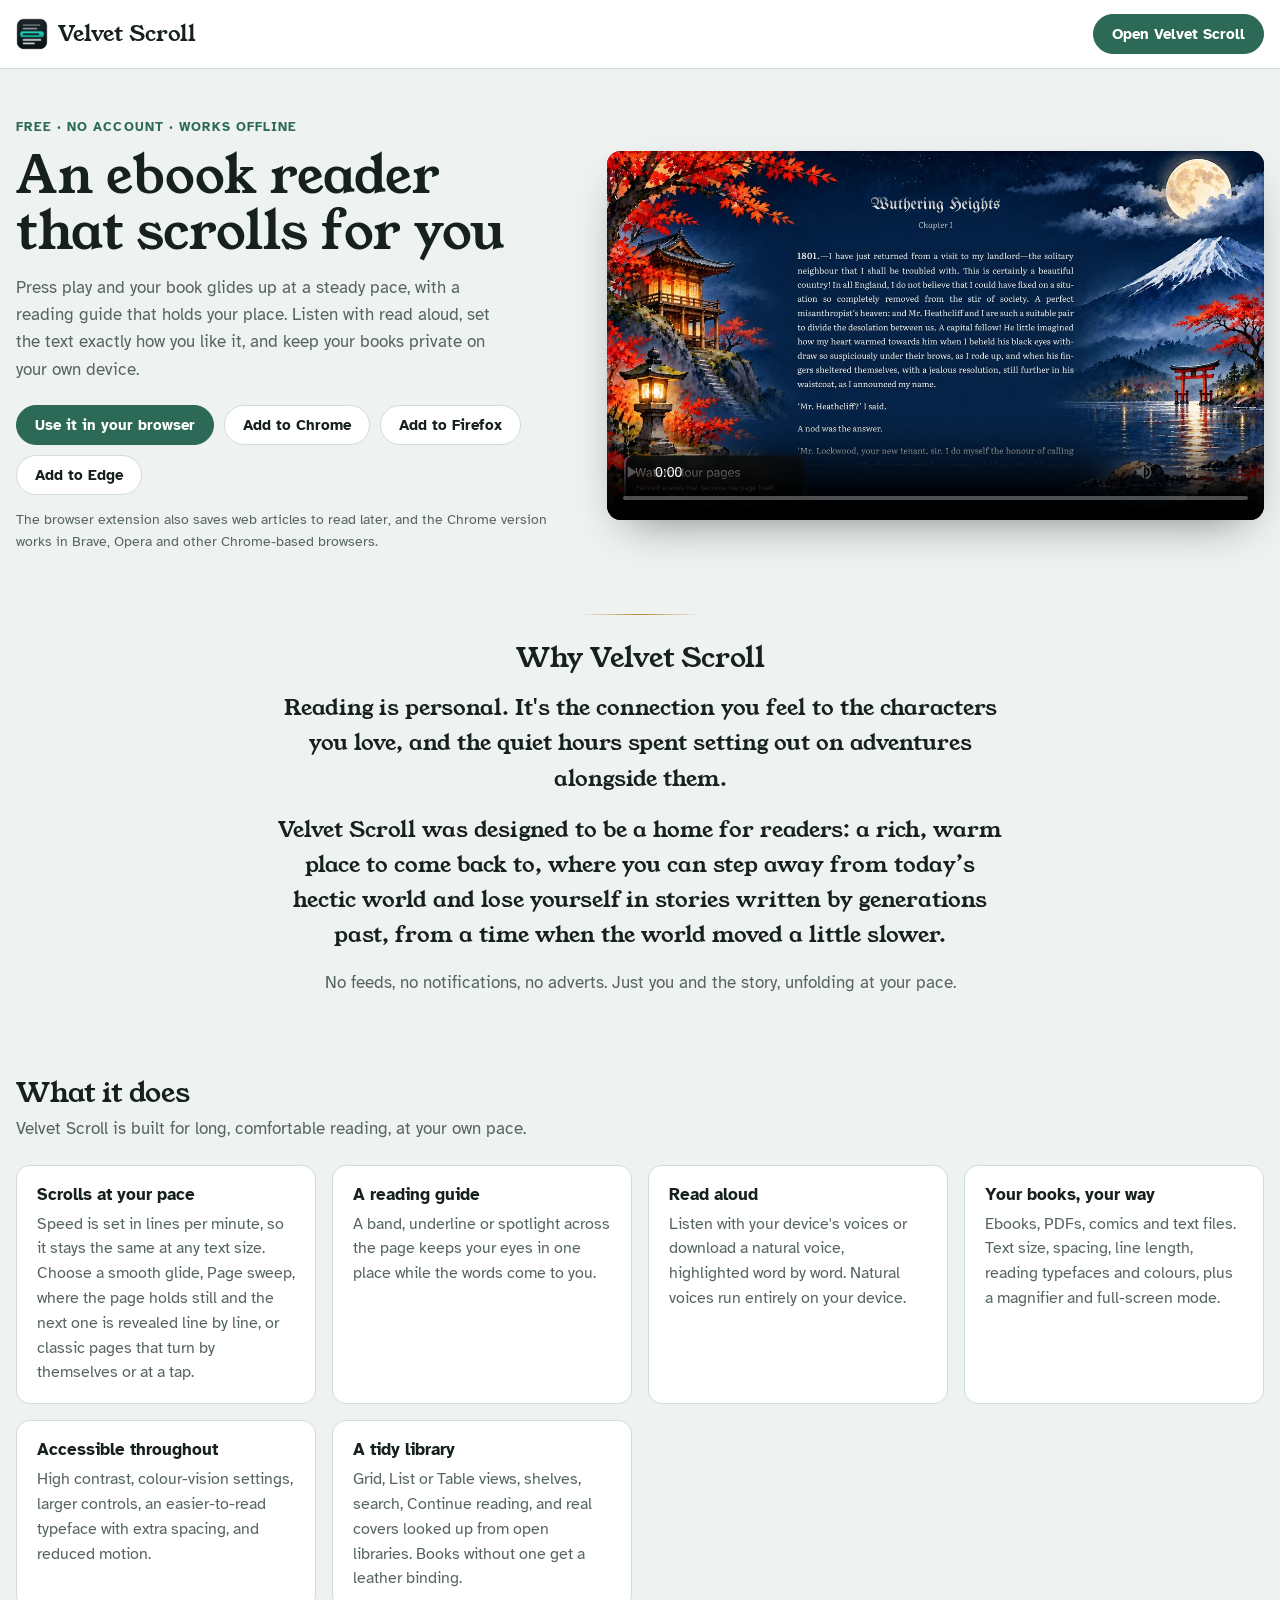
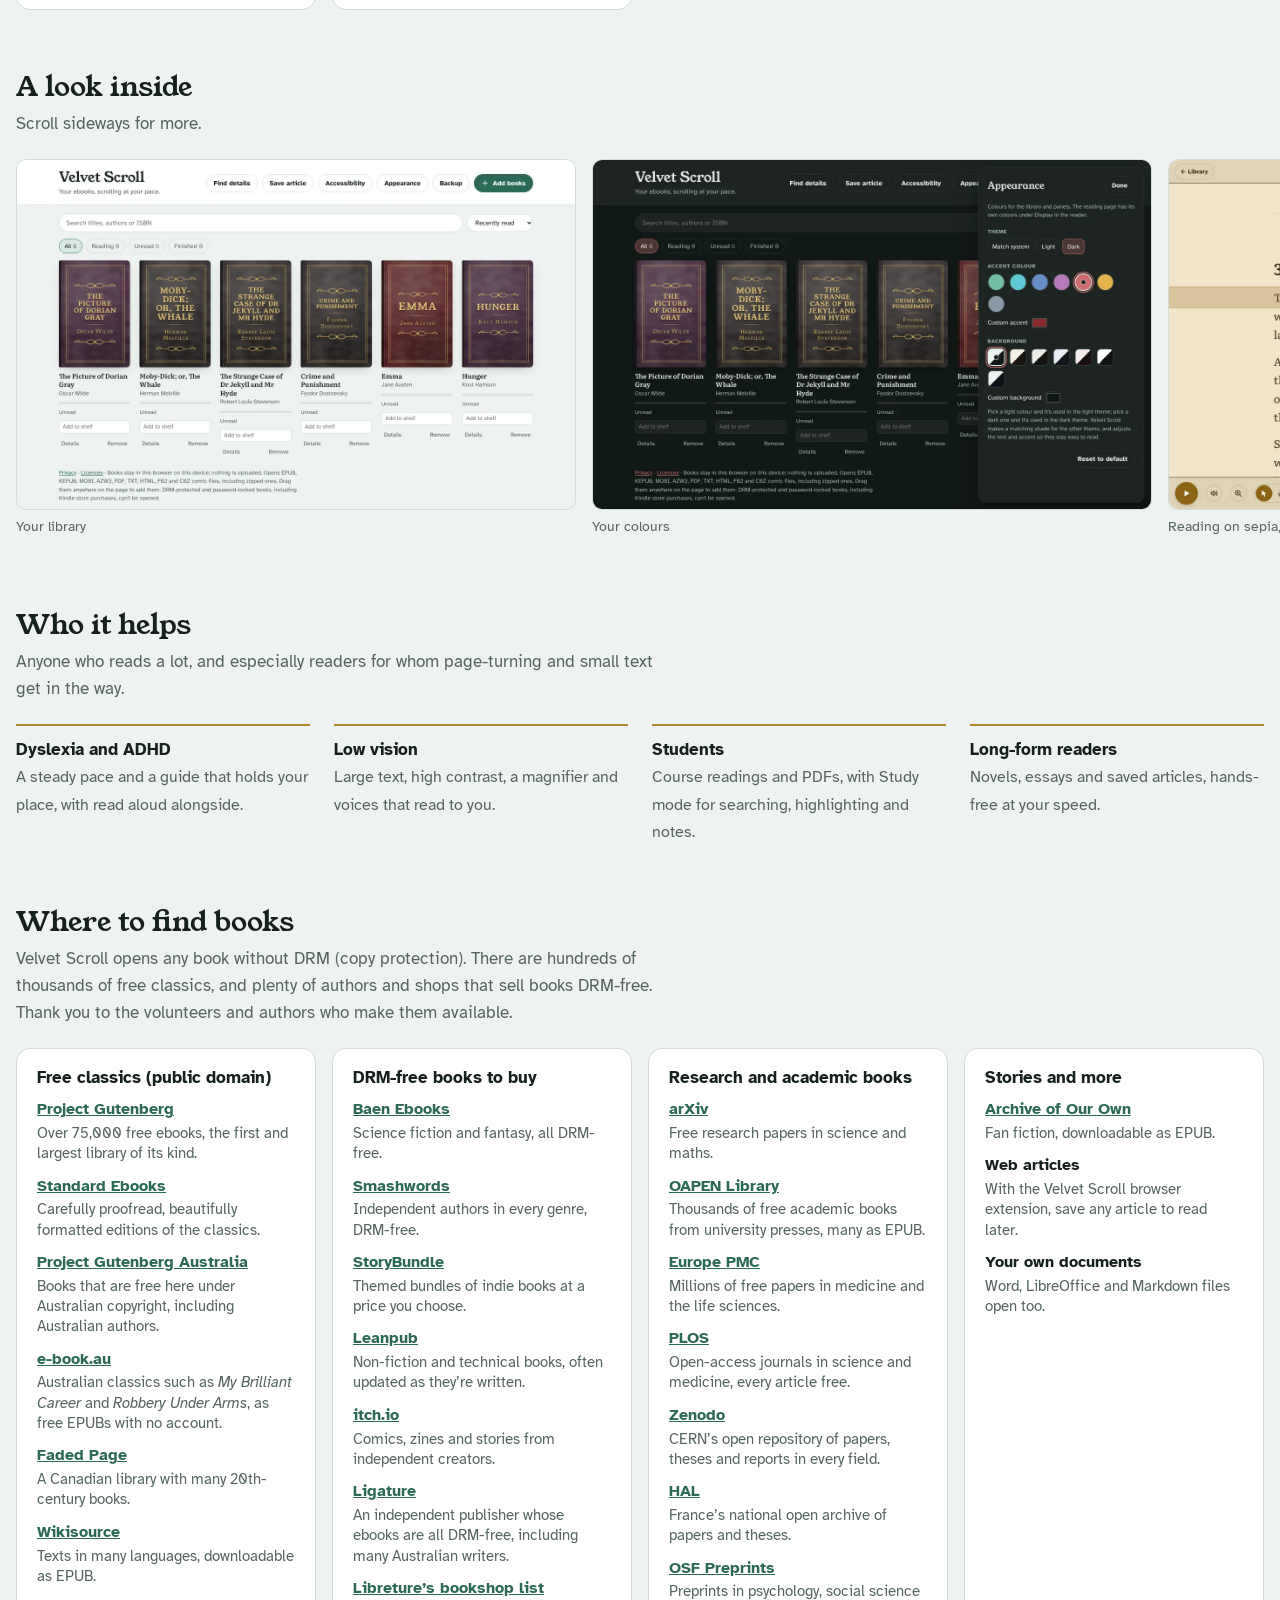
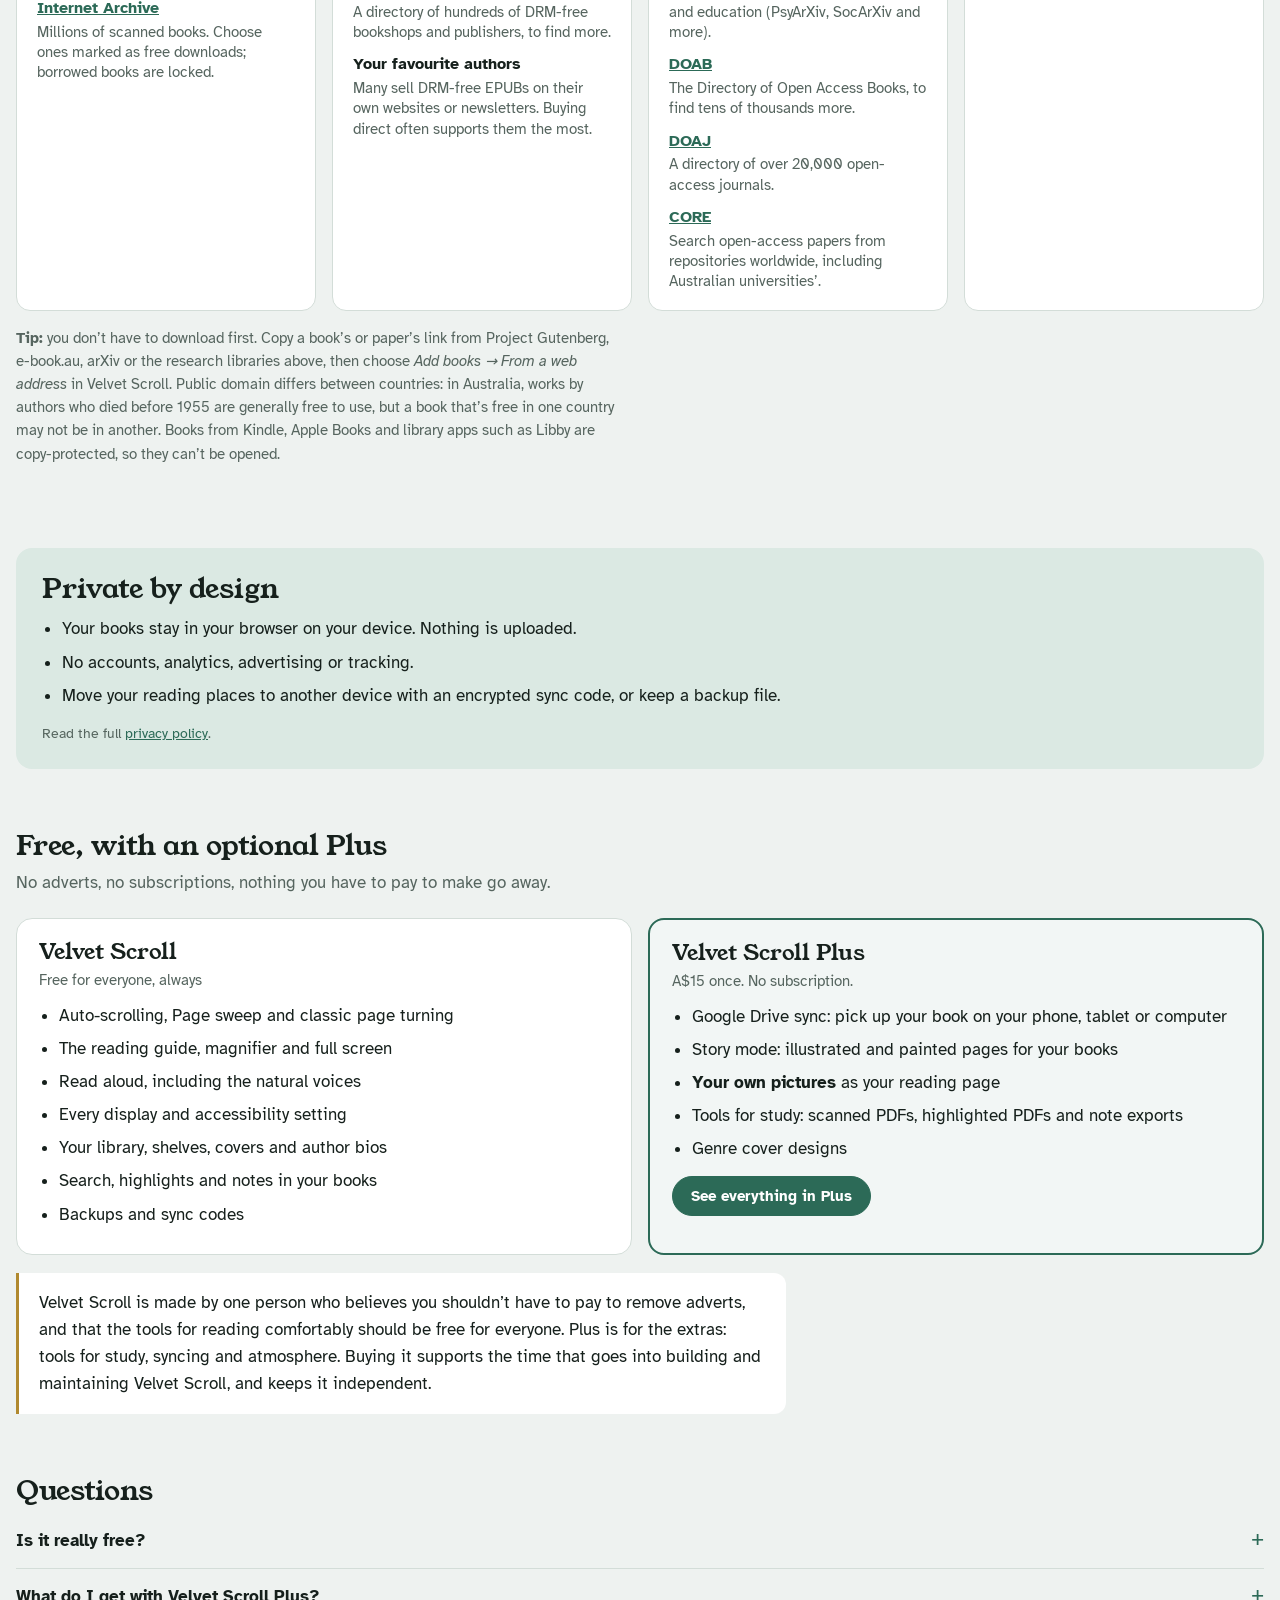
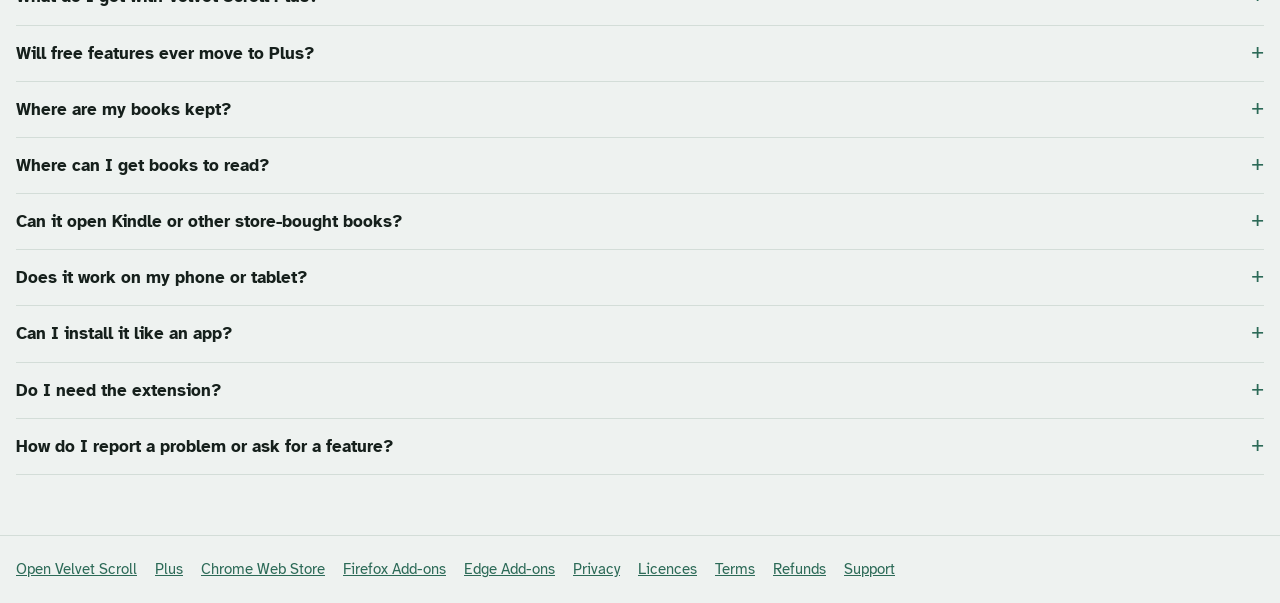
==== commit 43beb774: "Research downloads: OAPEN, Zenodo, Europe PMC, PLOS, HAL and OSF Preprints in Add from a web address" ====
--- a/about.html
+++ b/about.html
@@ -215,15 +215,27 @@
         <li><a href="https://libreture.com/bookshops/" target="_blank" rel="noopener">Libreture’s bookshop list</a><span>A directory of hundreds of DRM-free bookshops and publishers, to find more.</span></li>
         <li><strong>Your favourite authors</strong><span>Many sell DRM-free EPUBs on their own websites or newsletters. Buying direct often supports them the most.</span></li>
       </ul></div>
-    <div class="feature"><h3>Papers, stories and more</h3>
+    <div class="feature"><h3>Research and academic books</h3>
       <ul class="links">
         <li><a href="https://arxiv.org/" target="_blank" rel="noopener">arXiv</a><span>Free research papers in science and maths.</span></li>
+        <li><a href="https://library.oapen.org/" target="_blank" rel="noopener">OAPEN Library</a><span>Thousands of free academic books from university presses, many as EPUB.</span></li>
+        <li><a href="https://europepmc.org/" target="_blank" rel="noopener">Europe PMC</a><span>Millions of free papers in medicine and the life sciences.</span></li>
+        <li><a href="https://plos.org/" target="_blank" rel="noopener">PLOS</a><span>Open-access journals in science and medicine, every article free.</span></li>
+        <li><a href="https://zenodo.org/" target="_blank" rel="noopener">Zenodo</a><span>CERN’s open repository of papers, theses and reports in every field.</span></li>
+        <li><a href="https://hal.science/" target="_blank" rel="noopener">HAL</a><span>France’s national open archive of papers and theses.</span></li>
+        <li><a href="https://osf.io/preprints" target="_blank" rel="noopener">OSF Preprints</a><span>Preprints in psychology, social science and education (PsyArXiv, SocArXiv and more).</span></li>
+        <li><a href="https://directory.doabooks.org/" target="_blank" rel="noopener">DOAB</a><span>The Directory of Open Access Books, to find tens of thousands more.</span></li>
+        <li><a href="https://doaj.org/" target="_blank" rel="noopener">DOAJ</a><span>A directory of over 20,000 open-access journals.</span></li>
+        <li><a href="https://core.ac.uk/" target="_blank" rel="noopener">CORE</a><span>Search open-access papers from repositories worldwide, including Australian universities’.</span></li>
+      </ul></div>
+    <div class="feature"><h3>Stories and more</h3>
+      <ul class="links">
         <li><a href="https://archiveofourown.org/" target="_blank" rel="noopener">Archive of Our Own</a><span>Fan fiction, downloadable as EPUB.</span></li>
         <li><strong>Web articles</strong><span>With the Velvet Scroll browser extension, save any article to read later.</span></li>
         <li><strong>Your own documents</strong><span>Word, LibreOffice and Markdown files open too.</span></li>
       </ul></div>
   </div>
-  <p class="sub small"><strong>Tip:</strong> you don’t have to download first. Copy a book’s link from Project Gutenberg, e-book.au or arXiv, then choose <em>Add books → From a web address</em> in Velvet Scroll. Public domain differs between countries: in Australia, works by authors who died before 1955 are generally free to use, but a book that’s free in one country may not be in another. Books from Kindle, Apple Books and library apps such as Libby are copy-protected, so they can’t be opened.</p>
+  <p class="sub small"><strong>Tip:</strong> you don’t have to download first. Copy a book’s or paper’s link from Project Gutenberg, e-book.au, arXiv or the research libraries above, then choose <em>Add books → From a web address</em> in Velvet Scroll. Public domain differs between countries: in Australia, works by authors who died before 1955 are generally free to use, but a book that’s free in one country may not be in another. Books from Kindle, Apple Books and library apps such as Libby are copy-protected, so they can’t be opened.</p>
 </section>
 
 <section class="wrap" aria-labelledby="pH">
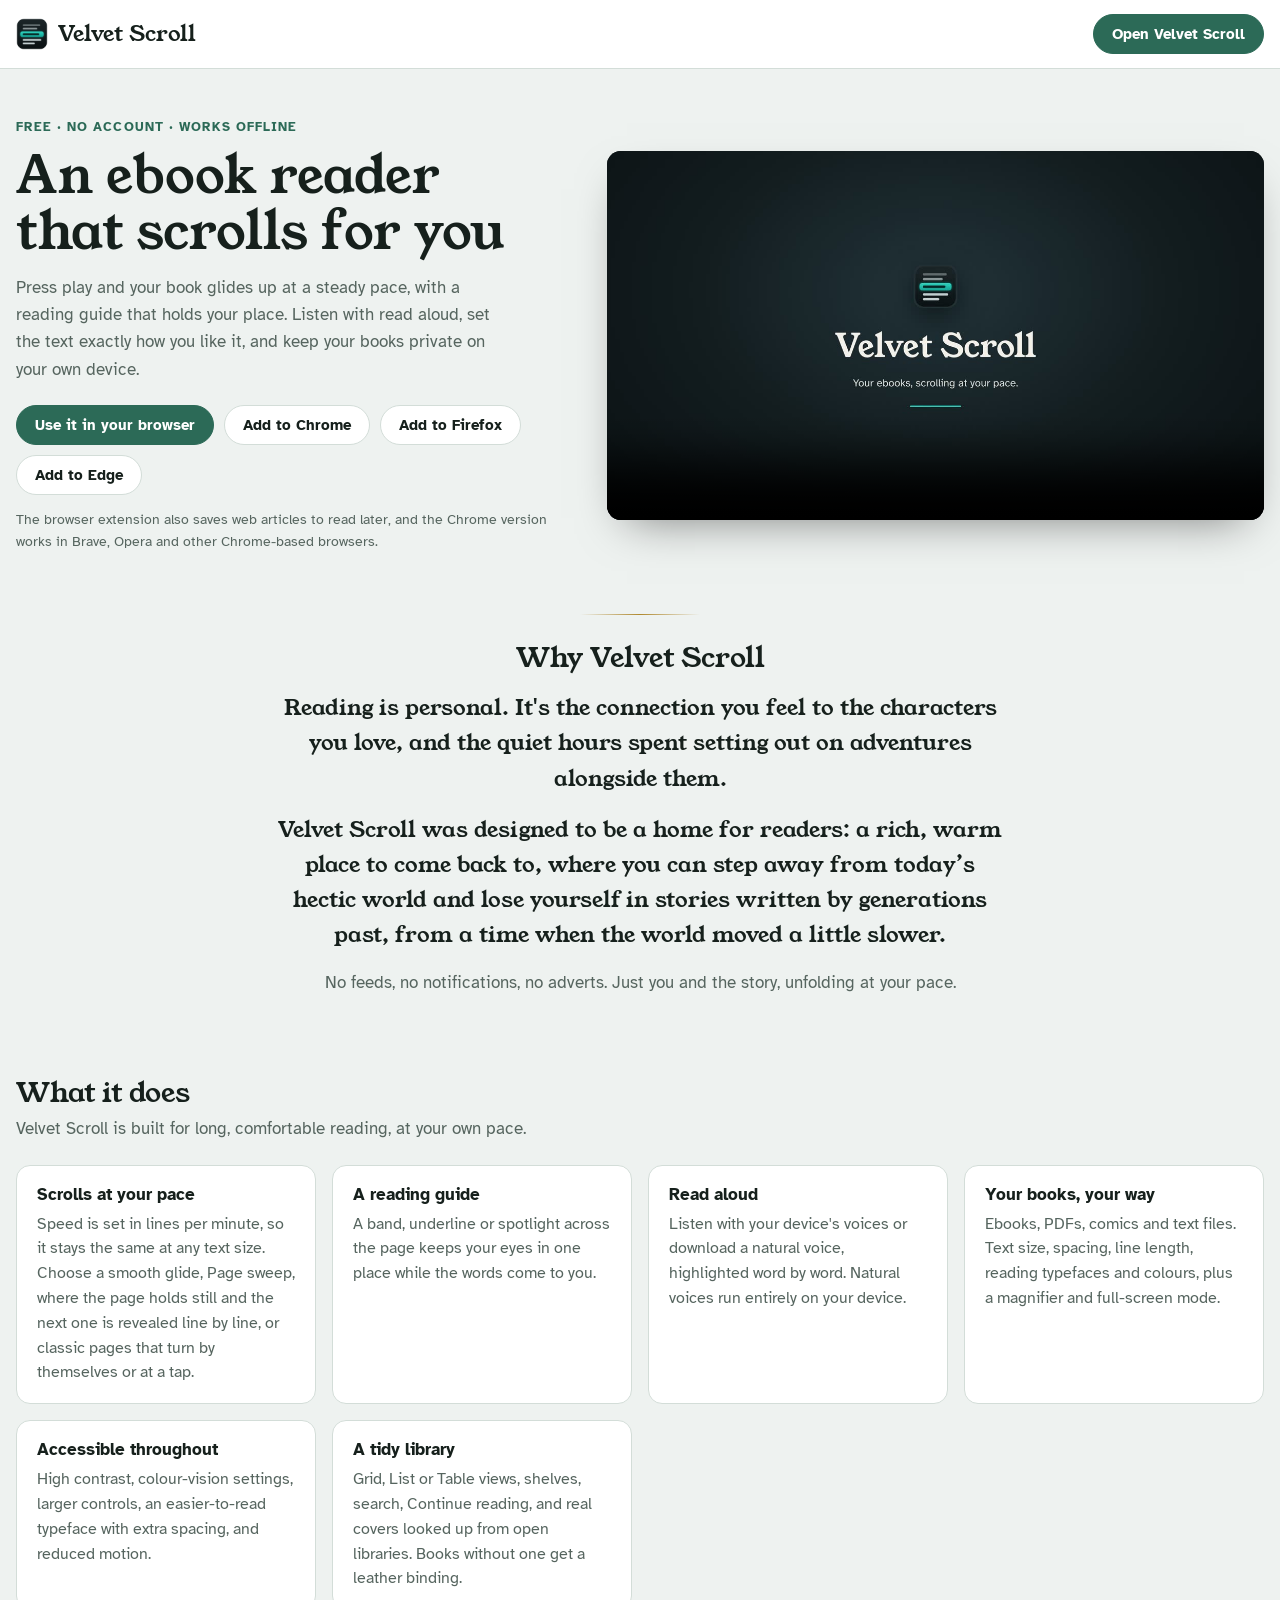
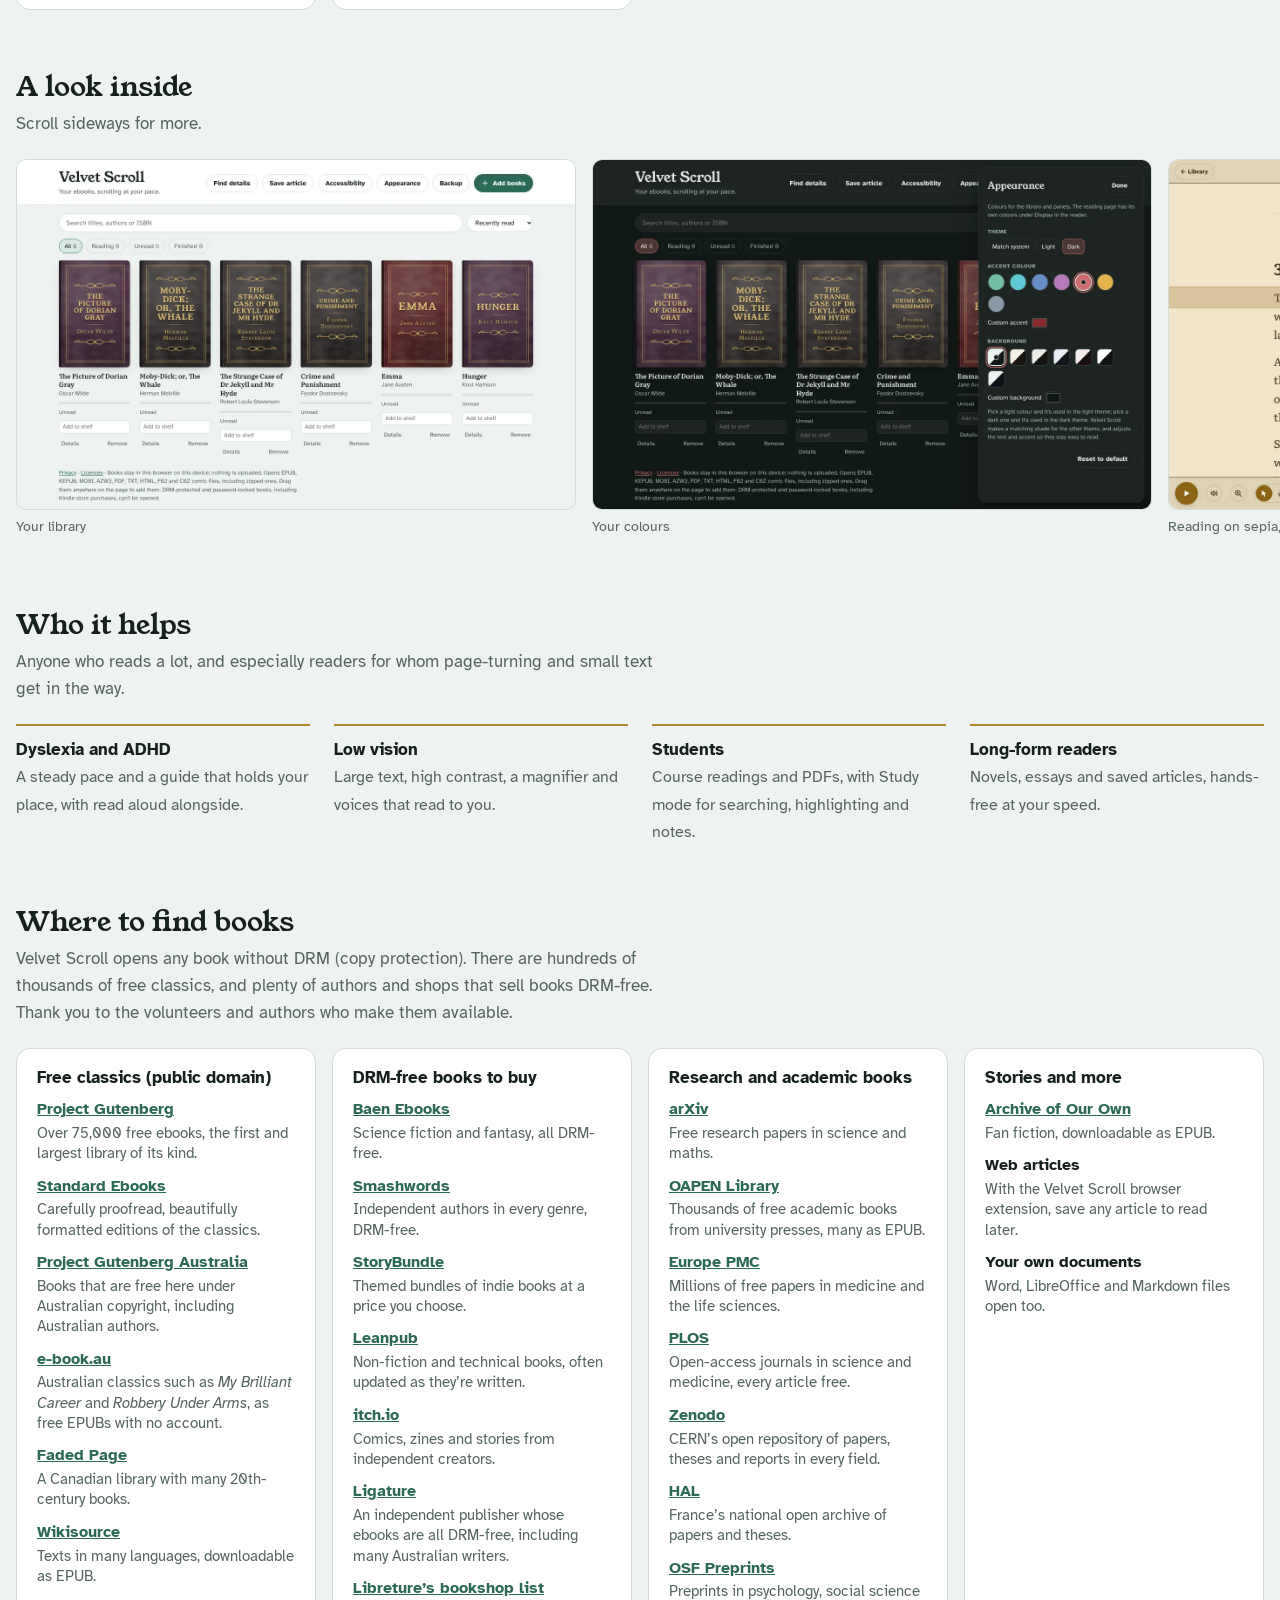
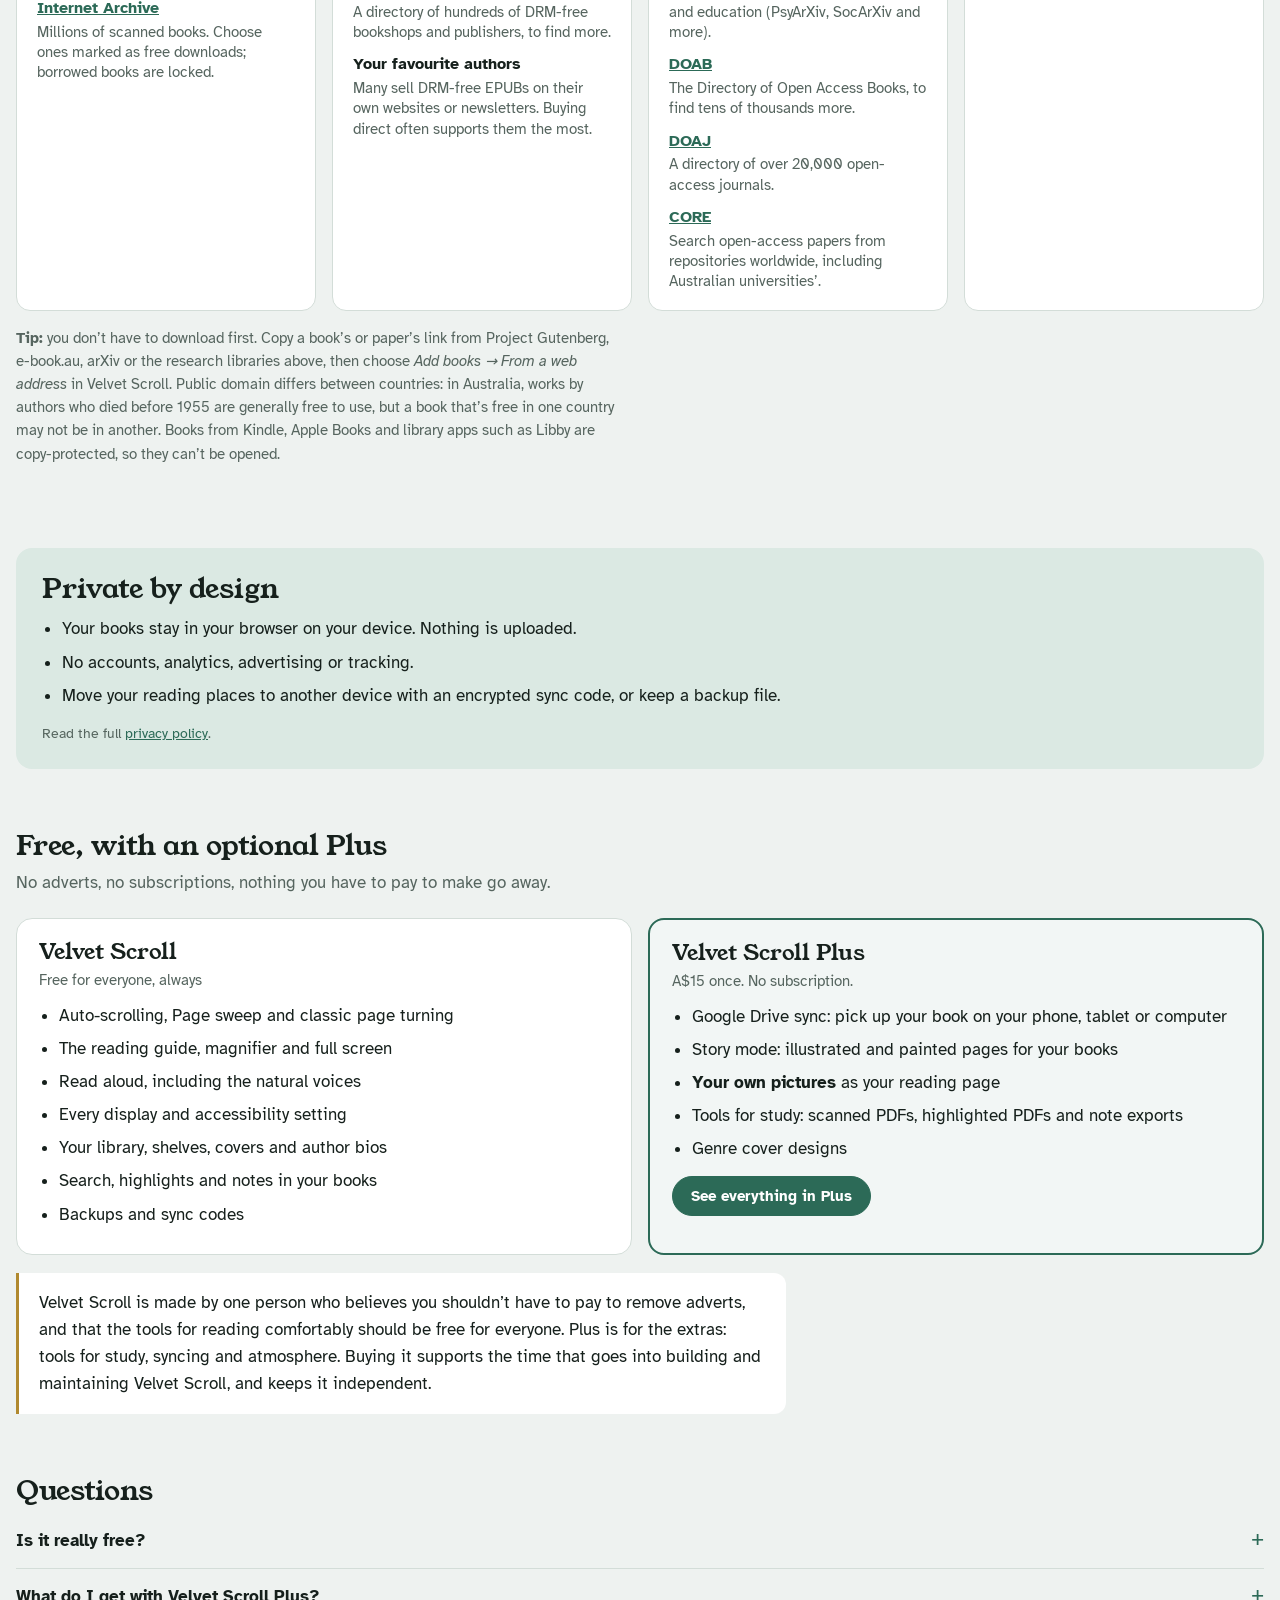
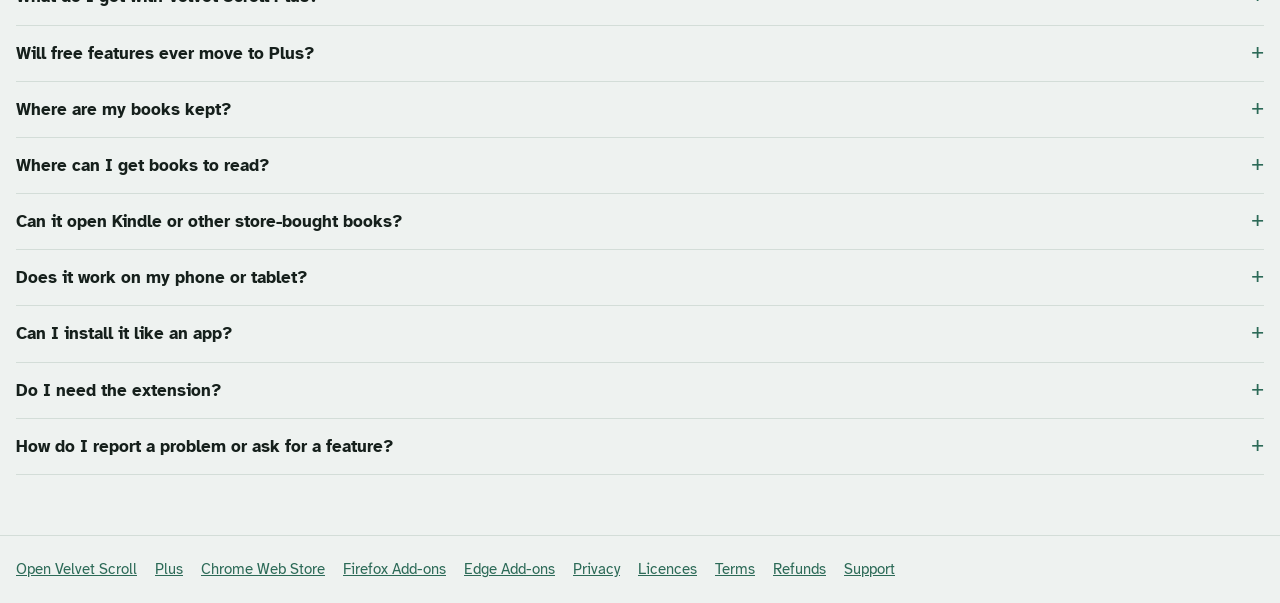
==== commit 3efadfd1: "Live site: research downloads (OAPEN, Zenodo, Europe PMC, PLOS, HAL, OSF Preprints) and the About pa" ====
--- a/about.html
+++ b/about.html
@@ -143,7 +143,7 @@
     </div>
     <p class="small">The browser extension also saves web articles to read later, and the Chrome version works in Brave, Opera and other Chrome-based browsers.</p>
   </div>
-  <div class="video"><video src="media/promo-plus.mp4" poster="media/promo-plus-poster.jpg" controls preload="metadata" playsinline aria-label="A one-minute tour of Velvet Scroll and Velvet Scroll Plus"></video></div>
+  <div class="video"><video src="media/promo.mp4" poster="media/promo-poster.jpg" controls preload="metadata" playsinline aria-label="A one-minute tour of Velvet Scroll"></video></div>
 </div>
 
 <section class="wrap why" aria-labelledby="yH">
